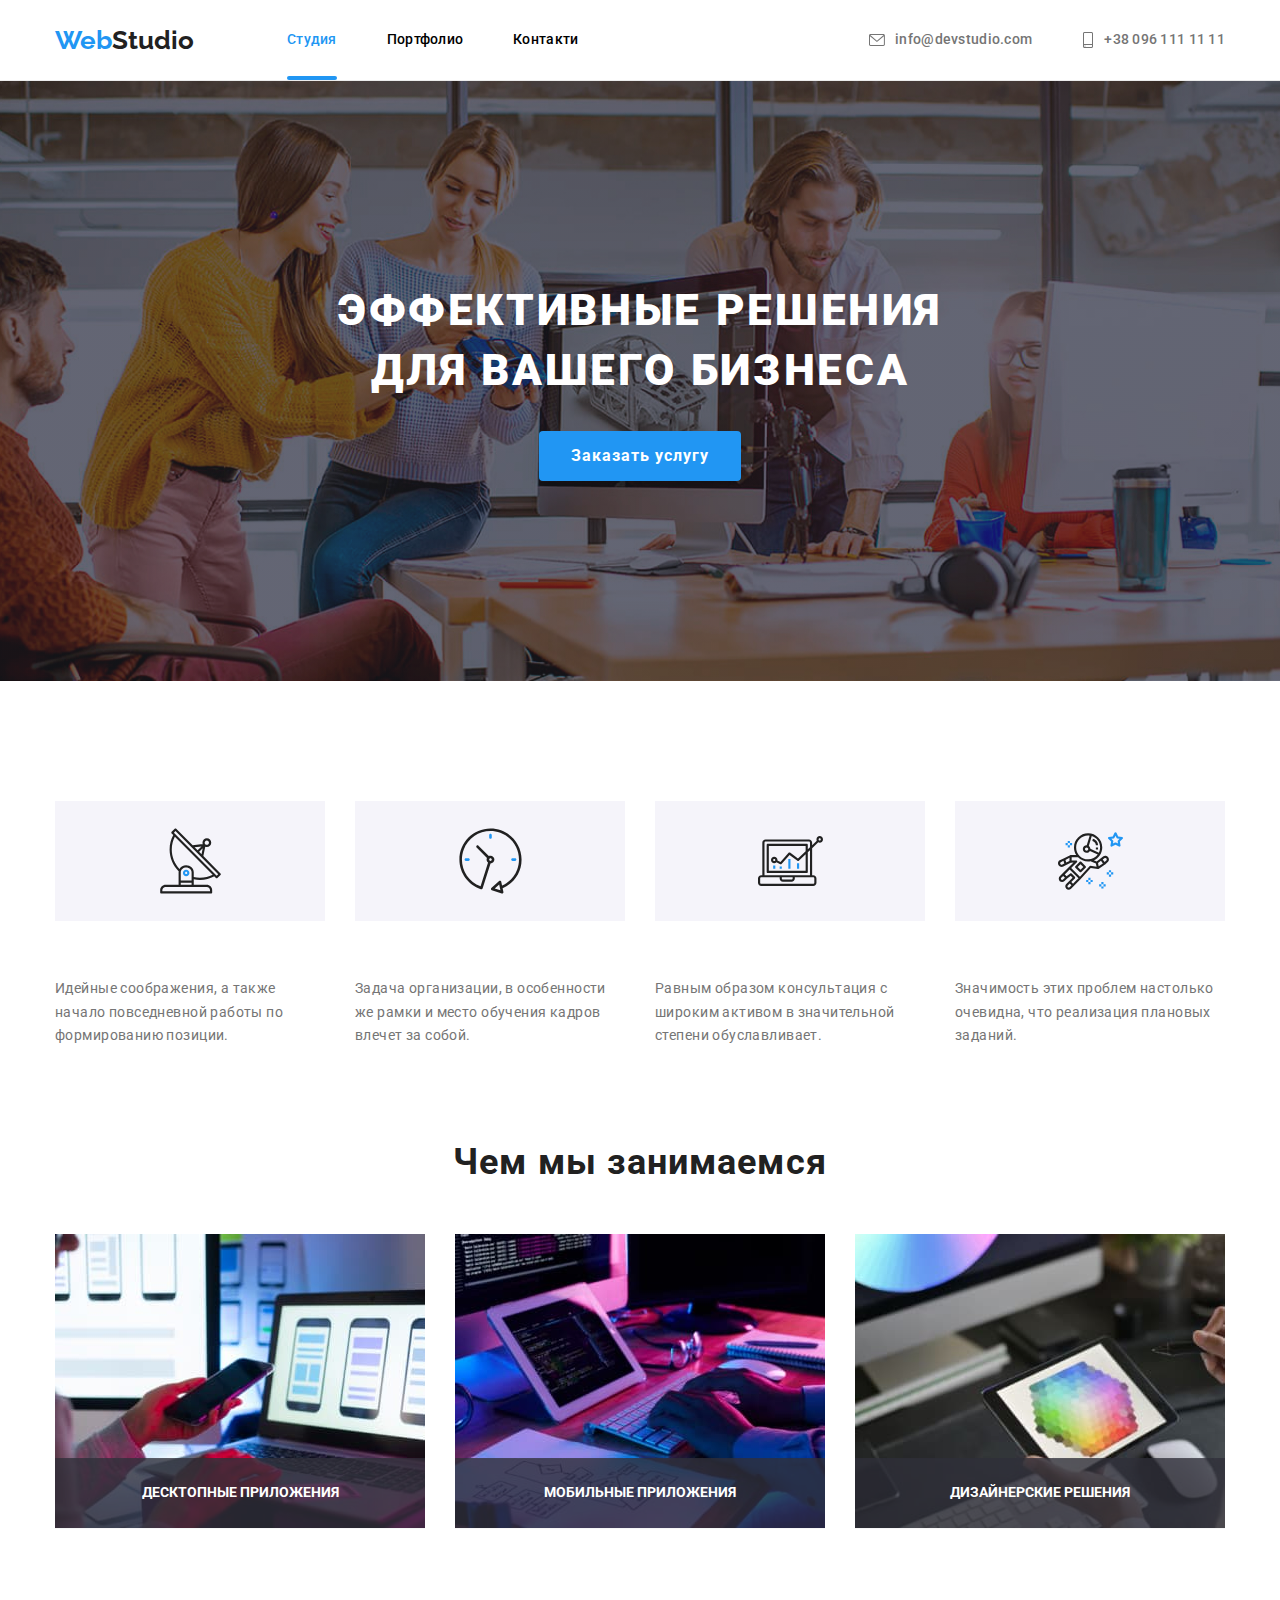
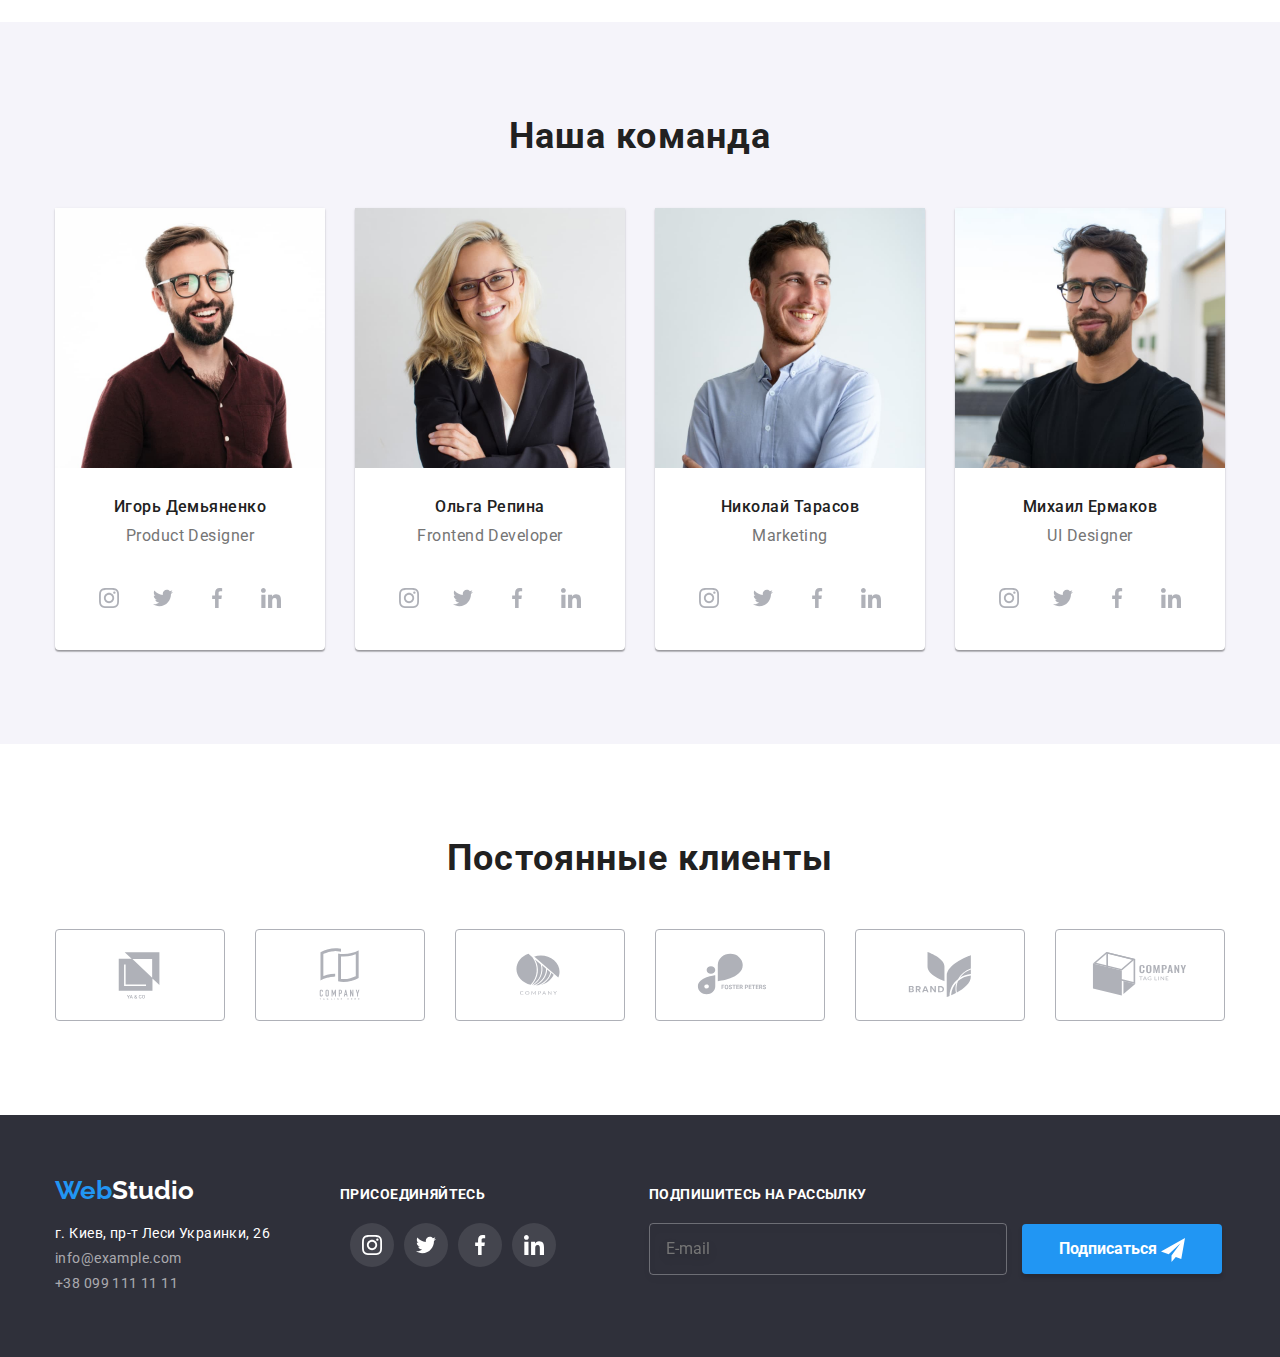
==== index.html @ 723b2682 "changes bem" ====
<!DOCTYPE html>
<html lang="ru">
  <head>
    <meta charset="UTF-8" />
    <meta http-equiv="X-UA-Compatible" content="IE=edge" />
    <meta name="viewport" content="width=device-width, initial-scale=1.0" />
    <title>Document</title>
    <link rel="preconnect" href="https://fonts.googleapis.com">
    <link rel="preconnect" href="https://fonts.gstatic.com" crossorigin>
    <link href="https://fonts.googleapis.com/css2?family=Raleway:wght@700&family=Roboto:wght@400;500;700;900&display=swap"
        rel="stylesheet">
        <link rel="stylesheet" 
        href="https://cdnjs.cloudflare.com/ajax/libs/modern-normalize/0.6.0/modern-normalize.min.css"/>
        <link rel="stylesheet" href="./css/styles.css">
  </head>
  <body>

        <header class="page-header">
          <div class="container">

            <nav class="header-nav">
              <a href="./index.html" class="logo-page-header" lang="en"><span class="web-logo">Web</span>Studio</a>
            
              <ul class="site-nav">
                <li class="site-nav__item"><a href="" class="link1 active">Студия</a></li>
                <li class="site-nav__item"><a href="./portfolio.html" class="resume">Портфолио</a></li>
                <li class="site-nav__item"><a href=""class="contacts">Контакти</a></li>
              </ul>
            </nav>

            <ul class="site-nav2">
              <li class="site-nav__item2 ">
                <a href="mailto:info@devstudio.com" class="mail link">
              <svg class="icon-mail" width="16px" height="12px">
                <use href="./images/sprite.svg#icon-envelope"></use>
              </svg>info@devstudio.com</a>
              </li>

              <li class="site-nav__item2">
                <a href="#" class="number">
              <svg class="icon-phone" width="12px" height="16px">
              <use href="./images/sprite.svg#icon-smartphone"></use>
              </svg>+38 096 111 11 11</a></li>
            </ul> 
          </div>
      </header>

      <main>
          <section class="section hero">
            <div class="container">
          <h1 class="hero-title">Эффективные решения для вашего бизнеса</h1>
          <button type="button" class="button-primary" data-modal-open>Заказать услугу</button>
          </div>
          </section>
          
          <section class="section features"> 
            <div class="container">
              <h2 class="features-title"> Наше преимущество</h2>
              <ul class="features-list">
                  <li class="feature-list__item">
                    <div class="features-icons">
                     
                        <svg class="icon-features">
                        <use href="./images/sprit2.svg#icon-antenna"></use>
                      </svg>
                     
                    </div>
                      <h3 class="features-title">Внимание к деталям</h3>
                      <p class="title-list">Идейные соображения, а также начало повседневной работы по формированию позиции.</p>
                  </li>
                  <li class="feature-list__item">
                    <div class="features-icons">
                     
                        <svg class="icon-features">
                          <use href="./images/sprit2.svg#icon-clock"></use>
                        </svg>
                    
                    </div>
                      <h3 class="features-title">Пунктуальность</h3>
                      <p class="title-list">Задача организации, в особенности же рамки и место обучения кадров влечет за собой.</p>
                  </li>
                  <li class="feature-list__item">
                    <div class="features-icons">
                     
                        <svg class="icon-features">
                          <use href="./images/sprit2.svg#icon-diagram"></use>
                        </svg>
                    
                    </div>
                      <h3 class="features-title">Планирование</h3>
                      <p class="title-list">Равным образом консультация с широким активом в значительной степени обуславливает.</p>
                  </li>
                  <li class="feature-list__item">
                     <div class="features-icons">
                   
                        <svg class="icon-features">
                        <use href="./images/sprit2.svg#icon-astronaut"></use>
                      </svg>
                     
                    </div>
                      <h3 class="features-title">Современные технологии</h3>
                      <p class="title-list">Значимость этих проблем настолько очевидна, что реализация плановых заданий.</p>
                  </li>
              </ul>
              </div>
          </section>
          <section class="section work">
              <div class="container">
            <h2 class="work-title">Чем мы занимаемся</h2>
              <ul class="work-list">
                <li>
                  <div class="work-services">
                   <img class="img-class" src="./images/img1_1.jpg" width="370" height="294" alt="проектируем сайты">
                   <p class="services">Десктопные приложения </p></div>
                  </li>
                
                  <li>
                    <div class="work-services">
                   <img class="img-class" src="./images/img3.jpg" width="370" height="294" alt="сайты для любых девайсов">
                    <p class="services">Мобильные приложения </p></div>
                  </li>

                  <li>
                 <div class="work-services">
                    <img class="img-class" src="./images/img2_1.jpg" width="370" height="294" alt="графическое оформление">
                    <p class="services">Дизайнерские решения </p></div>
                  </li>

              </ul>
            </div>

            </section>
            <section class="section staff">
              <div class="container">
            <h2 class="staff-title">Наша команда</h2>
             <ul class="staff-title-list">
             <li>
             <img src="./images/img3_1.jpg" width="270" height="260" alt="Игорь Демьяненко Product Designer">
             <h3 class="staff-list">Игорь Демьяненко</h3> 
             <p class="staff-position">Product Designer</p>
            
              <ul class="staff-socials-list">
              <li class="socials-item">
                <a href="#" class="socials-link">
                  <svg class="social-icon">
                    <use href="./images/sprite.svg#icon-instagram"> </use>
                  </svg>
                </a>
                <li class="socials-item">
                  <a href="#" class="socials-link">
                    <svg class="social-icon">
                      <use href="./images/sprite.svg#icon-twitter"> </use>
                    </svg>
                  </a>
                  <li class="socials-item">
                    <a href="#" class="socials-link">
                      <svg class="social-icon">
                        <use href="./images/sprite.svg#icon-facebook"> </use>
                      </svg>
                    </a>
                    <li class="socials-item">
                      <a href="#" class="socials-link">
                        <svg class="social-icon">
                          <use href="./images/sprite.svg#icon-linkedin"> </use>
                        </svg>
                      </a>
              </ul>
            
            </li>
             <li>
             <img src="./images/img4_1.jpg" width="270" height="260" alt="Ольга Репина Frontend Developer">
             <h3 class="staff-list">Ольга Репина</h3> 
             <p class="staff-position">Frontend Developer</p>
                <ul class="staff-socials-list">
                  <li class="socials-item">
                    <a href="#" class="socials-link">
                      <svg class="social-icon">
                        <use href="./images/sprite.svg#icon-instagram"> </use>
                      </svg>
                    </a>
                  <li class="socials-item">
                    <a href="#" class="socials-link">
                      <svg class="social-icon">
                        <use href="./images/sprite.svg#icon-twitter"> </use>
                      </svg>
                    </a>
                  <li class="socials-item">
                    <a href="#" class="socials-link">
                      <svg class="social-icon">
                        <use href="./images/sprite.svg#icon-facebook"> </use>
                      </svg>
                    </a>
                  <li class="socials-item">
                    <a href="#" class="socials-link">
                      <svg class="social-icon">
                        <use href="./images/sprite.svg#icon-linkedin"> </use>
                      </svg>
                    </a>
                </ul>
            </li>
             <li>
            <img src="./images/img5_1.jpg" width="270" height="260" alt="Николай Тарасов Marketing">
            <h3 class="staff-list">Николай Тарасов</h3> 
            <p class="staff-position">Marketing</p>
              <ul class="staff-socials-list">
                <li class="socials-item">
                  <a href="#" class="socials-link">
                    <svg class="social-icon">
                      <use href="./images/sprite.svg#icon-instagram"> </use>
                    </svg>
                  </a>
                <li class="socials-item">
                  <a href="#" class="socials-link">
                    <svg class="social-icon">
                      <use href="./images/sprite.svg#icon-twitter"> </use>
                    </svg>
                  </a>
                <li class="socials-item">
                  <a href="#" class="socials-link">
                    <svg class="social-icon">
                      <use href="./images/sprite.svg#icon-facebook"> </use>
                    </svg>
                  </a>
                <li class="socials-item">
                  <a href="#" class="socials-link">
                    <svg class="social-icon">
                      <use href="./images/sprite.svg#icon-linkedin"> </use>
                    </svg>
                  </a>
              </ul>
              </li>
            <li>
            <img src="./images/img6_1.jpg" width="270" height="260" alt="Михаил Ермаков Designer">
             <h3 class="staff-list">Михаил Ермаков</h3> 
             <p class="staff-position">UI Designer</p>
  <ul class="staff-socials-list">
    <li class="socials-item">
      <a href="#" class="socials-link">
        <svg class="social-icon">
          <use href="./images/sprite.svg#icon-instagram"> </use>
        </svg>
      </a>
    <li class="socials-item">
      <a href="#" class="socials-link">
        <svg class="social-icon">
          <use href="./images/sprite.svg#icon-twitter"> </use>
        </svg>
      </a>
    <li class="socials-item">
      <a href="#" class="socials-link">
        <svg class="social-icon">
          <use href="./images/sprite.svg#icon-facebook"> </use>
        </svg>
      </a>
    <li class="socials-item">
      <a href="#" class="socials-link">
        <svg class="social-icon">
          <use href="./images/sprite.svg#icon-linkedin"> </use>
        </svg>
      </a>
  </ul>

  </li>
    </ul>
      </div>
   </section>

         <section class=" section clients">
              <div class="container">
                <h2 class="title-clients">Постоянные клиенты</h2>
                <ul class="clients-list">
                  <li class="clients-item">
                    <a href="#" class="clients-link">
                    <svg class="clients-icon">
                      <use href="./images/sprite.svg#icon-client1">
                      </use> 
                    </svg>
                    </a>
                  </li>
                  <li class="clients-item">
                    <a href="#" class="clients-link">
                      <svg class="clients-icon">
                        <use href="./images/sprite.svg#icon-client2"> </use>
                      </svg>
                    </a>
                  </li>
                  <li class="clients-item">
                    <a href="#" class="clients-link">
                      <svg class="clients-icon">
                        <use href="./images/sprite.svg#icon-client3"></use>
                      </svg>
                    </a>
                  </li>
                  <li class="clients-item">
                    <a href="#" class="clients-link">
                      <svg class="clients-icon">
                        <use href="./images/sprite.svg#icon-client4"></use>
                      </svg>
                    </a>
                  </li>
                  <li class="clients-item">
                    <a href="#" class="clients-link">
                      <svg class="clients-icon">
                        <use href="./images/sprite.svg#icon-client5"></use>
                      </svg>
                    </a>
                  </li>
                  <li class="clients-item">
                    <a href="#" class="clients-link">
                      <svg class="clients-icon">
                        <use href="./images/sprite.svg#icon-client6"></use>
                      </svg>
                    </a>
                  </li>
                   </ul>
              </div>
            </section>
            
    
      </main>
      <footer class="section footer ">
        <div class="footer-container">
          <div class="footer-second">
            <a href="./index.html" class="logo-footer" lang="en"><span class="web-logo">Web</span>Studio</a>
            <address>
      
              <ul class="footer-nav">
                <li class="footer-nav-li"><a href="https://goo.gl/maps/piqngm7oDQpEDh6u6" class="location" target="_blank"
                    rel="noopener nofollow noreferrer">г. Киев, пр-т Леси Украинки, 26 </a></li>
                <li class="footer-nav-li"><a href="mailto:info@example.com" class="footer-mail">info@example.com
                  </a></li>
                <li class="footer-nav-li"><a href="#" class="footer-number">+38 099 111 11 11 </a></li>
              </ul>
      
            </address>
          </div>
      
          <div class="footer-sociales">
            <p class="footer-sociales-title"> Присоединяйтесь</p>
            <ul class="staff-socials">
      
              <li class="socials-item">
                <a href="#" class="socials-link">
                  <svg class="social-icon">
                    <use href="./images/sprite.svg#icon-instagram"></use>
                  </svg>
                </a>
              </li>
      
              <li class="socials-item">
                <a href="#" class="socials-link">
                  <svg svg class="social-icon">
                    <use href="./images/sprite.svg#icon-twitter"></use>
                  </svg>
                </a>
              </li>
      
              <li class="socials-item">
                <a href="#" class="socials-link">
                  <svg svg class="social-icon">
                    <use href="./images/sprite.svg#icon-facebook"></use>
                  </svg>
                </a>
              </li>
      
              <li class="socials-item">
                <a href="#" class="socials-link">
                  <svg svg class="social-icon">
                    <use href="./images/sprite.svg#icon-linkedin"></use>
                  </svg>
                </a>
              </li>
            </ul>
          </div>
          <div class="subscribe">
            <form>
              <label class="subscribe-lable" for="email"> Подпишитесь на рассылку</label>
              <input type="email" name="email" id="email" placeholder="E-mail" class="subscribe-input">
              <button type="submit" class="subscribe-button">Подписаться
                <svg class="subscribe-client" width="24" height="24">
                  <use href="./images/icons/sprite3.svg#icon-iconsend"></use>
                </svg>
              </button>
            </form>
          </div>
        </div>
      </footer>

   <div class="backdrop is-hidden" data-modal>
      <div class="modal">
    
    <button type="button" class="modal-button" data-modal-close>
      <svg class="modal-icon">
        <use href="./images/icons/closeback.svg#icon-closeblack"></use>
      </svg>
    </button>

    <form class="form">
          
      <p class="form-title">Оставьте свои данные, мы вам перезвоним</p>
           
            <label for="name" class="form-label">Имя</label>
          <div class="form-field">
            <input type="text" name="name" id="name" class="form-field-input" />
            <svg class="form-icon" width="18" height="18">
          <use href="./images/icons/sprite3.svg#icon-personblack"></use>
            </svg>
         </div>

        <label for="tel" class="form-label">Телефон</label>           
      <div class="form-field">
        <input type="tel" name="tel" id="tel" class="form-field-input" />
          <svg class="form-icon" width="18" height="18">
           <use href="./images/icons/sprite3.svg#icon-phoneblack"></use>
        </svg>
      </div>

        <label for="mail" class="form-label">Почта</label>
     <div class="form-field">
      <input type="email" name="email" id="email" class="form-field-input" />
          <svg class="form-icon"  width="18" height="18">
            <use href="./images/icons/sprite3.svg#icon-emailblack"></use>
         </svg>
        </div>
           
          <label for="comment" class="form-label">Коментарий</label>  
       <div class="form-field textarea">
          <textarea class="form-field-input form-field-input-textarea" name="user-coment" id="user-coment" rows="10"
            placeholder="Введите текст"></textarea>
        </div>
      
    
         <!-- <div class="form-field checkbox"> -->
      <label class="checkbox-label" >
        <input type="checkbox" name="checkbox" id="checkbox" class="checkbox visually-hidden">
      <svg class="checkbox-icon2" width="18" height="18">
        <use href="./images/icons/sprite3.svg#icon-tip"></use>>
        </svg> 
       
     
        <span class="checkbox-icon"></span>
        Соглашаюсь с рассылкой и принимаю
        <a class="form-agreement-link" href="#">Условия договора</a>
      </label>
         <!-- </div> -->

     <div class="form-button"> <button type="submit" class="sub-button">Отправить</button></div>
     

    </form>

  </div>
</div>
<script src="./js/modal.js"></script>

  
      </body>
      
      </html>
---- css/styles.css ----
:root {
    --primary-text-color:#757575;
    --title-text-color:#212121;
    --accent-color:#2196F3;
    --primary-bcg-color:#FFFFFF;
    --primary-bcg-accent-color:#2196F3;
    --font-family:'Relaway',sans-serif;
    --font-family: 'Roboto',sans-serif;
    --timing-function:cubic-bezier(0.4, 0, 0.2, 1);
}

*,
*::before,
*::after{
box-sizing: inherit;
box-sizing: border-box;
}
.container{
    width: 1200px;
    padding-left: 15px;
    padding-right: 15px;
    margin: 0 auto ;
    
}

.page-header .container{
    display: flex;
}


ul{
    margin: 0px;
    padding: 0px;
}
a{
    display: inline-block;
}
/*body*/
body {
    background-color:var(--primary-bcg-color);
    color: var(--primary-text-color);
    font-family: 'Roboto', sans-serif;
    font-size: 14px;
    line-height: 1.14;
}
html {
    box-sizing: border-box;
}

*,
*::after,
*::before {
    box-sizing: inherit;
}

/* Стили для обнуления верхних отступов у элементов */
h1,
h2,
h3,
h4,
h5,
h6,
p {
    margin-top: 0;
}

/* Класс для обнуления базовых свойств у списков (ul) */
.list {
    list-style: none;
    padding-left: 0;
    margin: 0;
}

/* Класс для обнуления базовых свойств у ссылок */
.link {
    text-decoration: none;
    color: inherit;
}

/* Свойства для корректного отображения картинок */
img {
    display: block;
    max-width: 100%;
    height: auto;
}

/* Свойства для обнуления курсива у address */

address {
    font-style: normal;
}

.page-header {
    background:var(--primary-bcg-color);
    border-bottom: 1px solid #ECECEC;
  
    
}
.header-nav{
    display: flex;
     align-items: center;
     margin-right: auto;

}

.visually-hidden {
    position: absolute;
    width: 1px;
    height: 1px;
    margin: -1px;
    border: 0;
    padding: 0;
    white-space: nowrap;
    clip-path: inset(100%);
    clip: rect(0 0 0 0);
    overflow: hidden;
}

.logo-page-header{
        font-family: 'Raleway';
        color:var(--title-text-color);
        font-weight: 700;
        font-style: normal;
        font-size: 26px;
        line-height: 1.19;
        text-decoration: none;
        margin: 0;
        margin-right: 93px;
    }
    .logo-footer {
        font-family: 'Raleway';
        color:var(--primary-bcg-color);
        font-weight: 700;
        font-style: normal;
        font-size: 26px;
        line-height: 1.19;
        text-decoration: none;
        margin-bottom: 20px;
        

    }

    .web-logo{
        color: var(--primary-bcg-accent-color);
        font-style: normal;
        font-weight: 700;
        font-size: 26px;
        line-height: 1.19;
        text-decoration: none;

    }

/* site-nav */
.site-nav{
display: flex;

}


.site-nav2{
display: flex;
margin-left: 0;


    }
    .site-nav__item{
        margin-left: 50px;
    }
    .site-nav__item:first-child{
        margin:0;
    }
   
    
    .header-box1{
        display: flex;
        align-items: center;
    }
    .header-box2{
        margin-left: auto;
    }

    .site-nav__item2{
    margin-left: 50px;
    fill:rgba(117, 117, 117, 1);
    align-items: center;
     
    }
    .site-nav__item2:first-child{
        margin-left: 0;
    }
    

    
     .icon-mail, .icon-phone{
        margin-right: 10px;
        transition: fill 250ms var(--timing-function);
        
    }
    .icon-mail{
        fill: currentColor;
    }
    .icon-phone{
        fill: currentColor;
    }


    

.button-port{
    display: flex;
    margin-right: 8px;
    justify-content: center;
    margin-bottom: 50px;

}
.button-port__item{
    display: flex;
    flex-direction: row;

}
.link1{
    color:#2196F3;
    text-decoration: none;
    letter-spacing: 0.02em;
    font-weight: 500;
    padding-top: 32px;
    padding-bottom: 32px;
    position: relative;

}
/* анимация для линк */
   .link1::after{
    content:'';
    display: block;
    width: 100%;
    height: 4px;
    background: #2196F3;
    position: absolute;
    left: 0;
    bottom: 0;
    border-radius: 2px;
    opacity: 0;
    transition: opacity 250ms var(--timing-function);

 } 
 .link1:hover::after, .link1.active::after{
    opacity: 1;

 }
 /* .link:active{
    color:var(--primary-bcg-accent-color);
 } */
    

.link2{
    color:black;
    text-decoration: none;
    letter-spacing: 0.02em;
    font-weight: 500;
    line-height: 1.14;
     padding-top: 32px;
     padding-bottom: 32px;
     position: relative;
    transition: color 250ms var(--timing-function);
}
.link2::after{
    content: '';
     display: block;
     width: 100%;
     height: 4px;
     background: #2196F3;
     position: absolute;
    left: 0;
    bottom: 0;
    border-radius: 2px;
    opacity: 0;
     transition: opacity 250ms var(--timing-function);

}
.link2:hover::after{
    opacity: 1;

}
.link2:hover,
.link2:focus,
.link2:active{
    color: var(--accent-color);

}
.resume {
    color:black;
    text-decoration: none;
    font-weight: 500;
    font-size: 14px;
    line-height: 1.14;
    letter-spacing: 0.02em;
    padding-top: 32px;
    padding-bottom: 32px;
     position: relative;
    transition: color 250ms var(--timing-function);
    
    }
    .resume::after{
        content: '';
        display: block;
        width: 100%;
        height: 4px;
        background: #2196F3;
        position: absolute;
         left: 0;
         bottom: 0;
         border-radius: 2px;
         opacity: 0;
         transition: opacity 250ms var(--timing-function);

    }
        .resume:hover::after {
            opacity: 1;
            
        }
  
.resume:hover,
.resume:focus{
    color:var(--accent-color);
    fill: var(--accent-color);
}
.resume2{
    color: #2196F3;
    text-decoration: none;
    letter-spacing: 0.02em;
    font-weight: 500;
    line-height: 1.14;
    padding-top: 32px;
    padding-bottom: 32px;
    position: relative;
    transition: color 250ms var(--timing-function);
}
.resume2::after{
    content: '';
    display: block;
     width: 100%;
     height: 4px;
    background: #2196F3;
     position: absolute;
     left: 0;
     bottom: 0;
     border-radius: 2px;
    opacity: 0;
     transition: opacity 250ms var(--timing-function);

}
.resume2:hover::after, .resume2.active::after{
    opacity: 1;
}

.resume2:hover,
.resume2:focus{
    color:var(--title-text-color);
}
.contacts{
    color:black;
    text-decoration: none;
    font-weight: 500;
    letter-spacing: 0.02em;
    line-height: 1.14;
    padding-top: 32px;
    padding-bottom: 32px;
    position: relative;
    transition: color 250ms var(--timing-function);
    }
.contacts::after{
    content: '';
    display: block;
    width: 100%;
    height: 4px;
    background: #2196F3;
    position: absolute;
    left: 0;
    bottom: 0;
    border-radius: 2px;
    opacity: 0;
    transition: opacity 250ms var(--timing-function);

}
.contacts:hover::after{
    opacity: 1;
}

.contacts:hover,
.contacts:focus{
    color:var(--accent-color);
}
.mail{
    color:#757575; 
    text-decoration: none;
    font-weight: 500;
    letter-spacing: 0.02em;
    line-height: 1.14;
    padding-top: 32px;
     padding-bottom: 32px;
    transition: color 250ms var(--timing-function);
}
   

  .mail.link:hover,
  .mail.link:focus{ 
    
    color: var(--accent-color);
  
}
/* анимация для mail.link */

  .mail.link{
    display: flex;
    align-items: center;
}


.mail2{
    color: #757575;
    text-decoration: none;
    font-weight: 500;
    letter-spacing: 0.02em;
    line-height: 1.14;
    padding-top: 32px;
    padding-bottom: 32px;
}


.number{
    color:#757575;
    text-decoration: none;
    font-weight: 500;
    letter-spacing: 0.02em;
    font-style: normal;
    line-height: 1.14;
    padding-top: 32px;
    padding-bottom: 32px;
    display: flex;
    align-items: center;
    position: relative;
    transition: color 250ms var(--timing-function);
    }
    /* .number::after{
        content: '';
        display: block;
        width: 100%;
        height: 4px;
        background: #2196F3;
        position: absolute;
        left: 0;
        bottom: 0;
        border-radius: 2px;
        opacity: 0;
        transition: opacity 250ms var(--timing-function);

    }
    .number:hover::after{
        opacity: 1;
    } */
        a.number:hover .icon-phone {
            fill: var(--accent-color);
        }
    
        a.number:hover,
        a.number:focus {
            color: var(--accent-color);}




    


/*hero*/
.hero-title,.features-title, .work-title, .staff-title{
    color: var(--title-text-color);
}
.section.hero {

    background-color: #2F303A;
    text-align: center;
    padding: 200px 0;
    max-width: 1600px;
    margin: 0 auto;
    background-image: linear-gradient(to left, rgba(47, 48, 58, 0.4), rgba(47, 48, 58, 0.4)),
        url(../image/Img-hero.jpg),
     url(../images/overlay.jpg);
    background-repeat: no-repeat;
    background-position: center;
    background-size: cover;
}
.portfolio-section{
    background-color:var(--primary-bcg-color);
    padding: 94px 0;

}

.hero-title{
    max-width: 696px;
    font-size: 44px;
    line-height:1.36;
    text-align: center;
    letter-spacing: 0.06em;
    color: var(--primary-bcg-color);
    text-transform: uppercase;
    margin-left: auto;
    margin-right: auto;
    font-weight: 900;
    margin-bottom: 30px;
    
}
 .title-list{
     font-family:Roboto;
     font-style: normal;
     font-weight: normal;
     letter-spacing: 0.03em;
     margin-bottom: 0;

}
.title-list:first-child{
    margin: 0px;
}


/*features*/
.section.features{
    flex-direction: row;
    background:#FFFFFF;
    padding: 94px 0;
    text-align: center;
    column-gap: 30px;
}

.features-title{
    opacity: 0; 
    display: none;
}
.features-title{
    font-size: 14px;
    line-height: 1.14;
    letter-spacing: 0.03em;
    text-transform: uppercase;
    font-family: 'Roboto';
    font-style: normal;
    font-weight: 700;
    outline: 0;
    outline-offset: 0;
    display: block;
     margin-bottom: 10px;
    margin-top: 0px;
    text-align: left;
    color:var(--title-text-color);
    
}
.title-list{
    font-size: 14px;
    line-height: 1.71;
    letter-spacing: 0.03em;
    text-align: left;
    color:var(--primary-text-color);
}
.features-list{
    display: flex;
    text-align: center;
    padding-left: 0;
    column-gap: 30px;

}
.features-list:last-child{
    margin-right: 0;
}
.feature-list__item{
    display: block;
    width: 270px;

}
.features-icons {
    height:120px;
    background: rgba(245, 244, 250, 1);
    display: flex;
    justify-content: center;
    align-items: center;
    margin-bottom: 30px;
}
.icon-features {
    Width: 65px; 
    Height: 70px;

}
/* work*/
.section{
    padding-top: 94px;
    padding-bottom: 94px;
}
.section.work{
    padding-top: 0;
}


.work-title{
    font-weight: 700px;
    font-size: 36px;
    line-height: 1.16;
    text-align: center;
    letter-spacing: 0.03em;
    color: #212121;
    margin: 0 auto 50px;

}
/*work2*/
.work-title2{ 
    font-style: normal;
    font-weight: 700;
    font-size: 18px;
    line-height: 2;
    color: #212121;
    letter-spacing: 0.06em;
    margin-bottom: 4px;
    
}
.work-list2{
    font-style: normal;
    font-weight: 400;
     font-size: 16px;
    line-height: 1.87;
    color:var(--primary-text-color);
    margin-bottom:0;
    
}
.work-list{
    display: flex;
    justify-content: space-between;
    padding-left: 0;
    column-gap: 30px;
}
/* анимация для Чем мы занимаемся  */
    .work-services{
        display: flex;
        position: relative;
    }
  

  
  .services {
    position: absolute;
    top: 100%;
    left: 100%;
    width: 370px;
    transform: translate(-100%, -100%);
    padding-top: 27px;
    padding-bottom: 27px;
    margin-bottom: 0;
    font-weight: 700;
    text-align: center;
    text-transform: uppercase;
    background: rgba(47, 48, 58, 0.8);
    color: var(--primary-bcg-color);
    }
    
  


/*staff*/
.section.staff{
    background-color:#F5F4FA;
    padding-top: 94px;
    padding-bottom: 94px;
}

.staff-title{
    color: var(--title-text-color);
    font-size: 36px;
    font-weight: 700px;
    line-height: 1.16;
    text-align: center;
    letter-spacing: 0.03em;
    margin-bottom: 50px;
    margin-top: 0%;
}
.staff-list{
    font-size: 16px;
    font-weight: 500;
    line-height: 1.18;
    color:var(--title-text-color);
    letter-spacing: 0.03em;
    margin-top: 0;
    margin-bottom: 0;
    padding-top: 30px;

}
.staff-position{
    font-size: 16px;
    line-height: 1.18;
    letter-spacing: 0.03em;
    margin-top: 0;
    margin-bottom: 0;
    margin-top: 10px;
    margin-bottom: 30px;
}
.staff-title-list{
    display: flex;
    text-align: center;
   padding-left: 0;
    column-gap: 30px;
    margin-top: 0;
    margin-bottom: 0;

    
}
.staff-title-list:last-child {   
column-gap: 30px;
}

.staff-title-list li{
    background: #FFFFFF;
     box-shadow: 0px 1px 3px rgba(0, 0, 0, 0.12), 0px 1px 1px rgba(0, 0, 0, 0.14), 0px 2px 1px rgba(0, 0, 0, 0.2);
     border-radius: 0px 0px 4px 4px;
     
}
.staff-socials{
    display: flex;
    justify-content: center;

}
.staff-socials-list{
        display: flex;
        justify-content: center;
        padding-left: 0;
        margin-top: 0;
        margin-bottom: 30px;
}

.title-clients{
    font-weight: 700px;
    font-size: 36px;
    line-height: 1.16;
    text-align: center;
    letter-spacing: 0.03em;
    color: #212121;
    margin: 0 auto 50px;
    }


/*button*/

.button-primary{
    background :var(--accent-color);
    color:var(--primary-bcg-color);
    box-shadow: 0px 4px 4px rgba(0, 0, 0, 0.15);
    border-radius: 4px;
    font-style: normal;
    font-weight: 700;
    font-size: 16px;
    line-height: 1.87px;
    letter-spacing: 0.06em;
    padding: 10px 32px;
    border:none;
    cursor: pointer;
    height: 50px;
    transition: color 250ms var(--timing-function);
   
    
   
}
.button-primary:hover,
.button-primary:focus { 
    color:var(--title-text-color);
}
ul{
    list-style: none;
}

.button-port__item{
    display: flex;
    margin-right: 9px;
}
.button-port__item:last-child{
    margin-right: 0;
}

.button-port__list{
    font-family: inherit;
        font-weight: 500;
        font-size: 16px;
        line-height: 1.62;
        color:var(--title-text-color);
        background: #F5F4FA;
        border: none;
        border-radius: 4px;
        padding: 6px 22px;
        border: 1 solid transparent;
        text-align: center;
        letter-spacing: 0.03em;
        cursor: pointer;  
        transition: color 250ms var(--timing-function), background-color 250ms var(--timing-function),
        box-shadow 250ms var(--timing-function);
    
}
.button-port__list:hover,
.button-port__list:focus{
    background-color: var(--primary-bcg-accent-color);
    color: var(--primary-bcg-color);
    box-shadow: 0px 3px 1px rgba(0, 0, 0, 0.1), 0px 1px 2px rgba(0, 0, 0, 0.08),
            0px 2px 2px rgba(0, 0, 0, 0.12);

}
.clients-list{
    display: flex;
    justify-content: space-around;
    padding-left: 0;
    column-gap: 30px;
}

.button-port__list--active{
    background: var(--accent-color);
    text-align: center;
    letter-spacing: 0.03em;
    color: var(--primary-bcg-color);
    font-style: normal;
    font-weight: 500;
    font-size: 16px;
    line-height: 1.62;
    border-radius: 4px;
    padding: 6px 22px;
    cursor: pointer;
    transition: box-shadow 250ms var(--timing-function);
    


    }
    .button-port__list--active:hover,
    .button-port__list--active:focus {
    /* color: var(--title-text-color); */
    box-shadow: 0px 3px 1px rgba(0, 0, 0, 0.1),
            0px 1px 2px rgba(0, 0, 0, 0.08),
            0px 2px 2px rgba(0, 0, 0, 0.12);
    }
   
    


/*footer*/
.section.footer{
padding: 60px 0;
 background-color: #2F303a;
 
}

.footer-nav{
    display: block;
   padding-left: 0;

}
.footer-nav-li{
    margin-bottom: 9px;
    
}
.footer-nav-li:last-child{
    margin-bottom: 0;
}

.footer-mail{
    color: rgba(255, 255, 255, 0.6);
    letter-spacing: 0.03em;
    font-style: normal;
    font-weight: 400;
    text-decoration: none;
    transition: color 250ms var(--timing-function);
    
}
.footer-mail:hover,
.footer-mail:focus{
    color:var(--accent-color);
}


.footer-number{
    font-style: normal;
    font-weight: 400;
    letter-spacing: 0.03em;
    color: rgba(255, 255, 255, 0.6);
    text-decoration: none;
    transition: color 250ms var(--timing-function);
    
    
   
    }
    .footer-number:hover,
     .footer-number:focus
    {color:var(--accent-color) ;}


.location{
    color:#FFFFFF;
    font-style: normal;
    text-decoration: none;
   letter-spacing: 0.03em;
   

}
.section.portfolio{
    padding-top: 94px;
    padding-bottom: 94px;

}
.offers-list{
    display: flex;
    flex-wrap: wrap;
    margin-right: auto;
    margin-bottom: auto;
    margin-top: 50px;
    justify-content: space-around;
    align-items: center;
    column-gap: 30px;
}

.offers-list__item {
    flex-basis: calc(100%-90px)/3;
    margin-bottom: 30px;
    cursor: pointer;
    text-decoration: none;
}
.offers-list__item:nth-last-child(-n+3){margin-bottom: 0;
}


 .offers-list__link{
    cursor: pointer;
    text-decoration: none;
    transition: box-shadow 250ms var(--timing-function);
} 
 .offers-list__link:hover,
.offers-list__link:focus{box-shadow: 0px 1px 1px rgba(0, 0, 0, 0.12), 0px 4px 4px rgba(0, 0, 0, 0.06),
        1px 4px 6px rgba(0, 0, 0, 0.16);} 

.card-border{
    border: 1px solid #eeee;
    padding: 20px 24px;
    
}
/* анимация для портфолио карточек */
.offers-thump{
    position: relative;
    overflow: hidden;
}
.offers-thump:hover .overlay{
    transform: translateY(0%);

}
.overlay{ 
    position: absolute;
    top:0;
    left: 0;
    width: 100%;
     height: 100%;
     padding: 63px 24px; 
    background: rgba(33, 150, 243, 0.9);
    transform: translateY(100%);
    transition: 250ms var(--timing-function);
}
.offers-text{
    font-family: inherit;
    font-weight: 400;
    font-size: 18px;
    line-height: 1.15;
    color: var(--primary-bcg-color);
}





/*Постоянные клиенты*/
.clients-list{
    display: flex;
}
.clients-icon{
   width: 106px;
   height: 60px;
   fill: #AFB1B8;
    transition: fill 250ms var(--timing-function);
    }

 /* .clients-icon:hover,
.clients-icon:focus{
    fill: var(--primary-bcg-accent-color)
}  */
.clients-link{
    display: flex;
     justify-content: space-around;
    align-items: center;
    border: 1px solid #afb1b8;
     border-radius: 4px;
     width: 170px;
    height: 92px;
    transition: border-color 250ms var(--timing-function);
}

.clients-link:hover .clients-icon{
    fill: var(--primary-bcg-accent-color);
}
.clients-link:focus .clients-icon{
    fill: var(--primary-bcg-accent-color);
}

.clients-link:hover,
.clients-link:focus{
    fill:var(--primary-bcg-accent-color);
    border-color: var(--primary-bcg-accent-color);
}

.footer-container {
    width: 1200px;
    padding-left: 15px;
    padding-right: 15px;
    margin: 0 auto;
    display: flex;
     align-items: baseline;
}

.footer-second{
    margin-right: 70px;
}
.footer-sociales-title {
   font-style: normal;
    font-weight: 700;
    font-size: 14px;
    line-height: 1.14;
    letter-spacing: 0.03em;
    text-transform: uppercase;
    margin-bottom: 20px;
    color: #FFFFFF;
}
.footer
.staff-socials{
    display: flex;
    margin-bottom: 30px;
}

 .socials-link{
    display:flex;
    align-items: center;
    height: 44px;
    width: 44px;
    background-position: center;
    justify-content: center; 
    border-radius: 50%;
    color: #AFB1B8;
    cursor: pointer;
    transition: background-color 250ms var(--timing-function);
    
}
  .socials-link:hover,
  .socials-link:focus {
    color: var(--primary-bcg-color); 
     background-color: var(--accent-color); 
} 
 .socials-link:hover .social-icon{
    fill:var(--primary-bcg-color);
    
} 

.socials-item{
    margin-left: 10px;
}


.socials-item:first-child{
    margin-left: 0;
}
li.socials-item {
    box-shadow: none;
    display: inline-block;
}


.social-icon{
    width: 20px;
    height: 20px;
    fill: currentColor; 
    justify-content: center;
     align-items: center;
    line-height: 30px;
    display: inline-block;
    transition: fill 250ms var(--timing-function);


}
/* .social-icon:hover,:focus { 
    background-color: var(--primary-bcg-accent-color);
    fill: var(--primary-bcg-color);

} */
.footer-sociales .socials-item{
    margin-left: 10px;
    background: rgba(255, 255, 255, 0.1);
    border-radius: 50%;

}
.footer-sociales .socials-link{
    display: flex;
    background-position: center;
    cursor: pointer;
    width: 44px;
    height: 44px;
    color:var(--primary-bcg-color);
    justify-content: center;
    align-items: center;
    transition: background-color 250ms var(--timing-function);

}
/* modalka */
.backdrop{
    position: fixed;
    top: 0;
    left:0;
    width: 100%;
    height: 100%;
    background-color: rgba(0, 0, 0, 0.2);
    opacity: 1;
    transition: opacity 250ms var(--timing-function), visibility  250ms var(--timing-function);

}
 .backdrop.is-hidden{
    opacity: 0;
    visibility: hidden;
    pointer-events: none;
} 
.backdrop.is-hidden .modal{
    transform: translate(-50%, -50%) scale(0.9);
}

.modal{
    position: absolute;
    top: 50%;
    left: 50%;
    background-color: var(--primary-bcg-color);
    width: 528px;
    height: 581px;
    transform: translate(-50%, -50%);
    transition: 250ms var(--timing-function);
    box-shadow: 0px 1px 3px rgba(0, 0, 0, 0.12), 0px 1px 1px rgba(0, 0, 0, 0.14), 0px 2px 1px rgba(0, 0, 0, 0.2);
    border-radius: 4px;
}
 .modal-button{
    display: flex;
    align-items: center;
    justify-content: center;
    position: absolute;
    border-radius: 50%;
    border: 1px solid rgba(0, 0, 0, 0.1);
    background-color: var(--primary-bcg-color);
    left: 490px;
    right: 8px;
    bottom: 543px;
    top: 8px;
    transition: color 250ms var(--timing-function);
 }
 .modal-button:hover,
 .modal-button:focus{
    color:var(--primary-bcg-accent-color);
 }
 .modal-icon{
    width: 18px;
    height: 18px;
    fill: currentColor;
    cursor: pointer;
    

 }
/* стилизация для form modal */
/* сброс стилей */
input,
textarea{
outline: none;
}

.form-title{
    font-size: 20px;
    font-weight: 700;
    letter-spacing: 0.03em;
    color: var(--title-text-color);
    margin-bottom: 12px;
}
.form{
     width: 528px;
     height: 581px; 
    margin-left: auto;
    margin-right: auto;
    padding: 40px;

}
.form-field{
     position: relative; 
    height: 40px; 
    border-radius: 4px;
    margin-bottom: 10px;
    display: flex;
    flex-direction: column;}



.form-field.textarea{
     width: 100%; 
    min-height: 120px;
    margin-bottom: 0;}

    .form-field-input.form-field-input-textarea{
        padding-top: 12px;
         padding-right: 16px;
         padding-bottom: 12px;
        padding-left: 16px;
         height: 120px;
        font-size: 14px;
         line-height: 1.14;
        letter-spacing: 0.01em;
        resize: none;
    }
   /* .form-field-input-textarea{
    padding: 12px 16px;
    padding-top: 12px;
     height: 120px;
     resize: none;
    border: 1px solid rgba(33, 33, 33, 0.2);
    border-radius: 4px;}
        /* padding-top: 12px;
        padding-right: 16px;
        padding-bottom: 12px;
        padding-left: 16px;
        height: 120px;
        font-size: 14px;
        line-height: 1.14;
        letter-spacing: 0.01em;
        resize: none; */ */

 

 .form-field-input::placeholder {
    color: rgba(117, 117, 117, 0.5);
    font-weight: 400;
    font-size: 14px;
    line-height: 1.4;
    letter-spacing: 0.01em;
}   

 /* .form-field.checkbox{
    display: flex;
    justify-content: center;
    text-align: center;
    line-height: 24px;
    font-weight: 400;
    font-size: 14px;
     letter-spacing: 0.03em;
     margin-top: 20px;
     margin-bottom: 30px;
     } */


.checkbox-label{
     display: block;
    position: relative;
    align-items: center;
    justify-content: center;
     text-align: center;
    line-height: 1.71;
    font-weight: 400;
     color: #757575;
     font-size: 14px;
     letter-spacing: 0.03em;
     margin-top: 20px;
     margin-bottom: 30px;}
    /* position: relative;
    display: flex;
    align-items: center;
    justify-content: center;
     font-size: 14px;
    font-weight: 400;
    line-height: 1.71;
    letter-spacing: 0.03em;
    color: #757575; */
    

.checkbox-icon2{
    display: inline-block;
    width: 16px;
    height: 15px;
     margin-right: 7px;
    border: 2px solid #212121;
    margin: right 7px;;
    } 
      



 .checkbox:checked +.checkbox-icon2{
    border-color: transparent;
    background-color: #2196F3;
    background-image: url(../images/icons/sprite3.svg#icon-tip);
    background-size: contain;
    background-origin: border-box;
    background-repeat: no-repeat;
}  
.form-field-input{
    display: block;
    padding-left: 42px;
    border: 1px solid rgba(33, 33, 33, 0.2);
    min-height: 40px;
    border-radius: 4px;
    color: rgba(117, 117, 117, 1);
     transition: border 250ms var(--timing-function); 
    cursor: pointer;
}
.form-field-input:focus-within,
.form-field-input:focus {
    border: 1px solid var(--accent-color);
    color: var(--title-text-color);
    fill: var(--accent-color);}

.form-label{
    display: block;
    font-size: 12px;
    line-height: 1.17;
    letter-spacing: 0.01em;
    color:#757575;
    margin-bottom: 4px;
}


.form-icon{
position: absolute;
top: 50%;
left: 12px;
transform: translateY(-50%);
transition: transform var(--timing-function);
transition: fill 250ms var(--timing-function);}
 
.form-field:focus-within>.form-icon,
.form-field:focus>.form-icon {
    fill: var(--accent-color);
}


 .form-agreement-link {
    color: #2196F3;
    text-decoration: underline;
    margin-left: 2px;
} 

.form-field-label{
     margin-bottom: 4px; 
}
 
 .form-button{
    display: flex;
    align-items: center;
    flex-direction: column;

} 
.sub-button{
    width: 200px;
    height: 50px;
     font-weight: 700; 
    font-size: 16px;
    line-height: 1.87;
     background-color: var(--accent-color);
     color: var(--primary-bcg-color);
     align-items: center;
     justify-content: center;
     cursor: pointer;
    border-color: transparent;
     box-shadow: 0px 4px 4px rgba(0, 0, 0, 0.15);
    border-radius: 4px;
    transition: color var(--timing-function);


}
    .sub-button:hover{
        color: var(--title-text-color);
    }

    
        
    






  /* стилизация form для footer */
  .subscribe{
    padding-left: 93px;
  }

  .subscribe-lable{
    display: flex;
    flex-direction: column;
     cursor: pointer;
     text-transform: uppercase;
     font-weight: 700;
     font-style: normal;
    font-size: 14px;
    line-height: 1.14;
    letter-spacing: 0.03em;
    color: #FFFFFF;
    margin-bottom: 20px;
    }
  .subscribe-input{
   
    min-width: 358px;
    padding: 15px 16px;
     font-size: 16px;
     line-height: 1.25;
    color: var(--primary-bcg-color);
     background-color: transparent;
     border: 1px solid rgba(255, 255, 255, 0.3);
    border-radius: 4px;
    filter: drop-shadow(0px 4px 4px rgba(0, 0, 0, 0.15));
  }
  .subscribe-button{
    min-width: 200px;
     height: 50px;
     margin-left: 12px;
    font-weight: 700;
    font-size: 16px;
     line-height: 1.8755;
     background-color: var(--accent-color);
     color: var(--primary-bcg-color);
    align-items: center;
    justify-content: center;
    cursor: pointer;
    border-color: transparent;
    box-shadow: 0px 4px 4px rgba(0, 0, 0, 0.15);
    border-radius: 4px;

  }
  .subscribe-client{
    vertical-align: middle;
  }
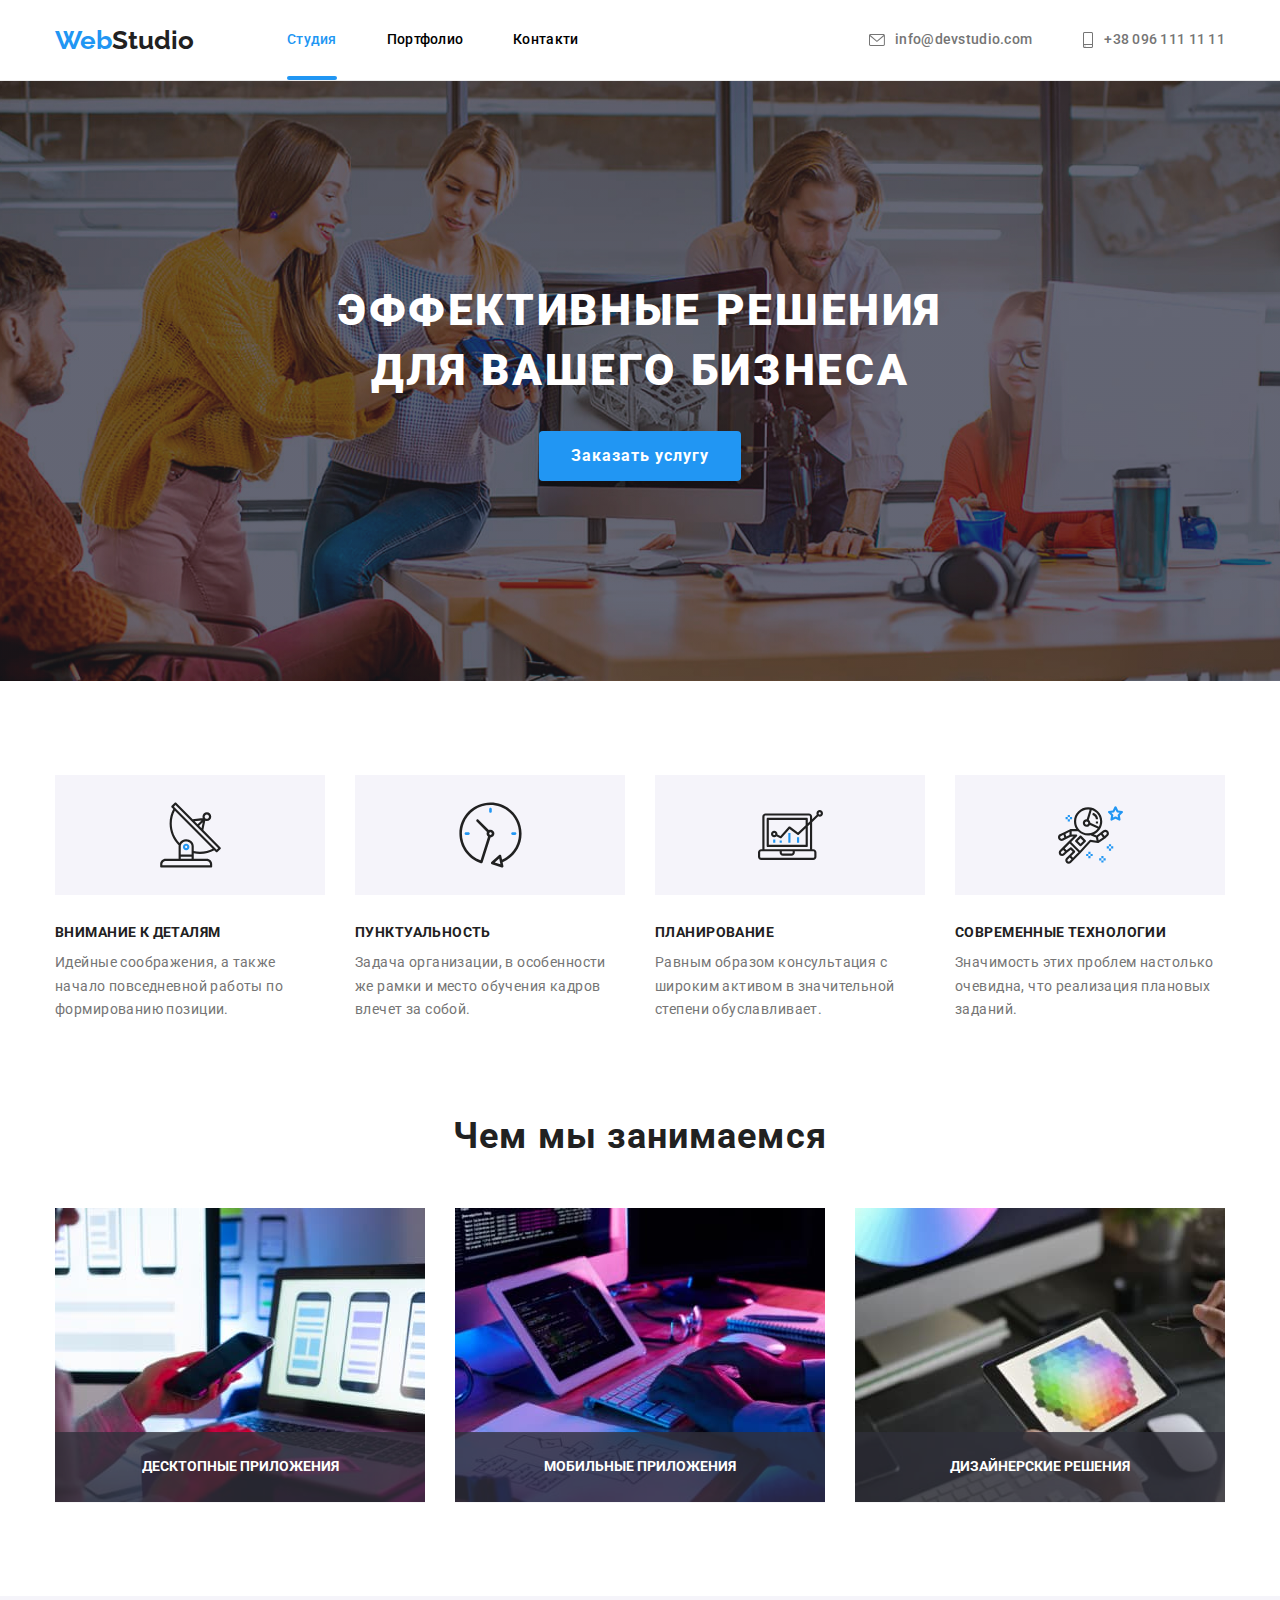
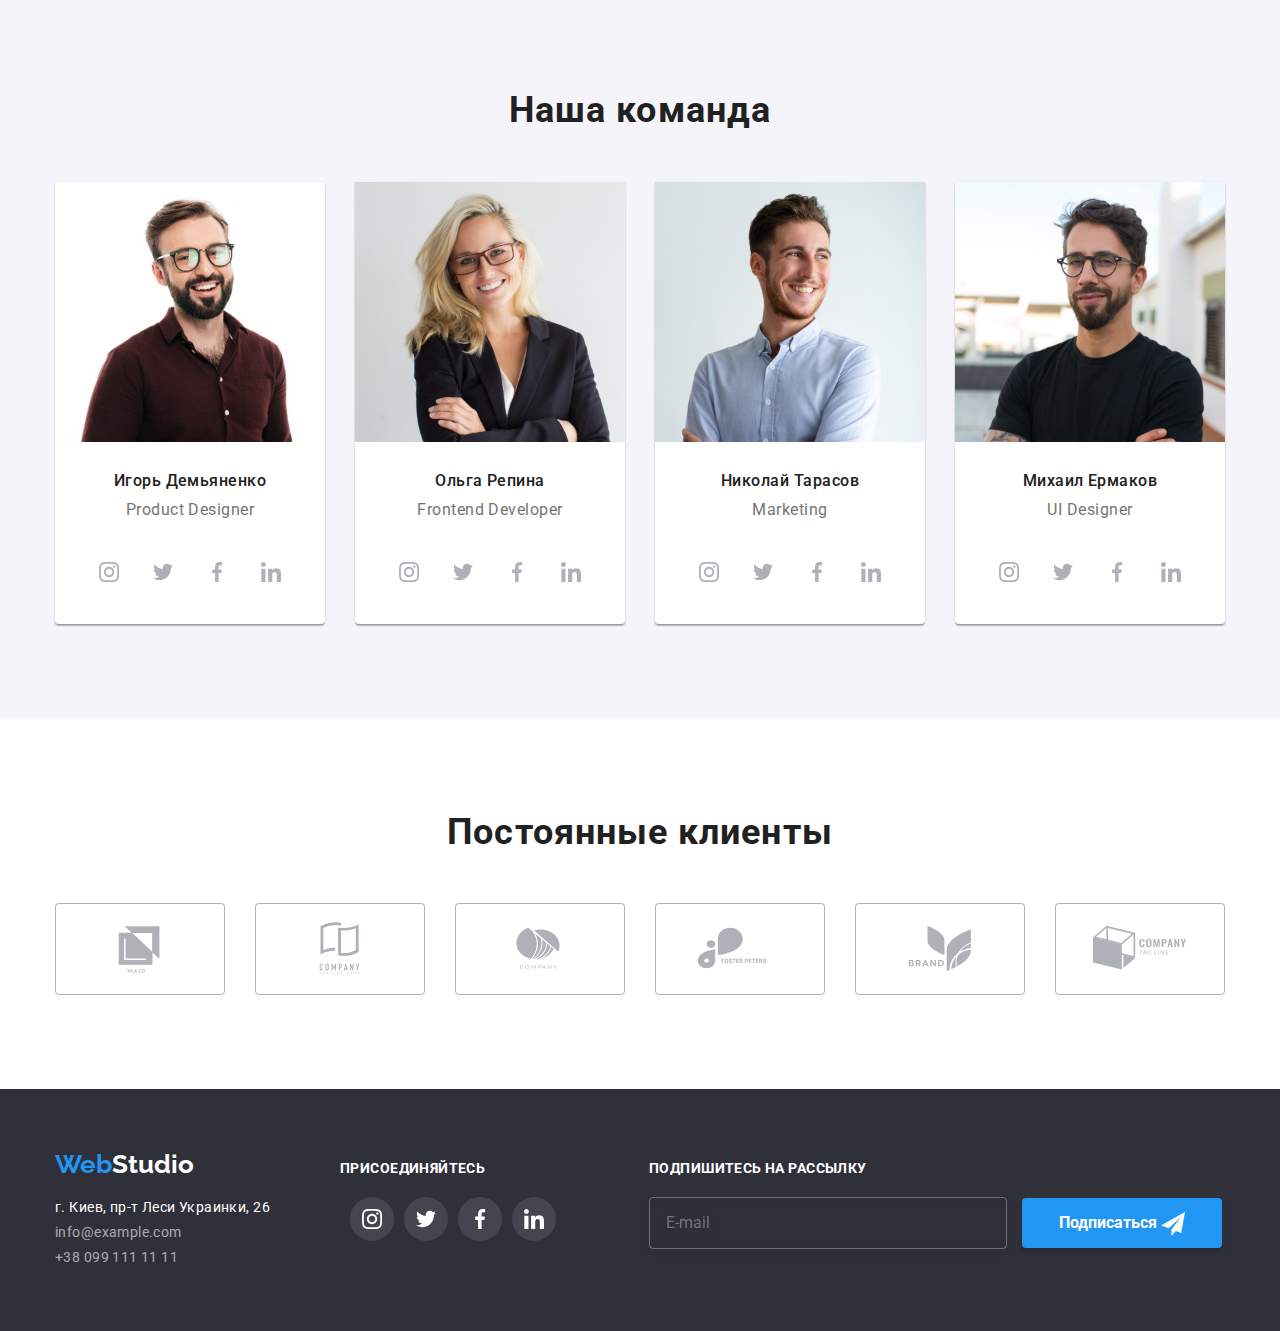
==== commit 58fefefc: "fixed 2" ====
--- a/index.html
+++ b/index.html
@@ -11,7 +11,7 @@
         rel="stylesheet">
         <link rel="stylesheet" 
         href="https://cdnjs.cloudflare.com/ajax/libs/modern-normalize/0.6.0/modern-normalize.min.css"/>
-        <link rel="stylesheet" href="./css/styles.css">
+        <link rel="stylesheet" href="./css/main.min.css">
   </head>
   <body>
 
@@ -55,7 +55,7 @@
           
           <section class="section features"> 
             <div class="container">
-              <h2 class="features-title"> Наше преимущество</h2>
+              <h2 class="features-title">Наше преимущество</h2>
               <ul class="features-list">
                   <li class="feature-list__item">
                     <div class="features-icons">
@@ -65,7 +65,7 @@
                       </svg>
                      
                     </div>
-                      <h3 class="features-title">Внимание к деталям</h3>
+                      <h3 class="feature-title">Внимание к деталям</h3>
                       <p class="title-list">Идейные соображения, а также начало повседневной работы по формированию позиции.</p>
                   </li>
                   <li class="feature-list__item">
@@ -76,7 +76,7 @@
                         </svg>
                     
                     </div>
-                      <h3 class="features-title">Пунктуальность</h3>
+                      <h3 class="feature-title">Пунктуальность</h3>
                       <p class="title-list">Задача организации, в особенности же рамки и место обучения кадров влечет за собой.</p>
                   </li>
                   <li class="feature-list__item">
@@ -87,7 +87,7 @@
                         </svg>
                     
                     </div>
-                      <h3 class="features-title">Планирование</h3>
+                      <h3 class="feature-title">Планирование</h3>
                       <p class="title-list">Равным образом консультация с широким активом в значительной степени обуславливает.</p>
                   </li>
                   <li class="feature-list__item">
@@ -98,7 +98,7 @@
                       </svg>
                      
                     </div>
-                      <h3 class="features-title">Современные технологии</h3>
+                      <h3 class="feature-title">Современные технологии</h3>
                       <p class="title-list">Значимость этих проблем настолько очевидна, что реализация плановых заданий.</p>
                   </li>
               </ul>
@@ -110,20 +110,20 @@
               <ul class="work-list">
                 <li>
                   <div class="work-services">
-                   <img class="img-class" src="./images/img1_1.jpg" width="370" height="294" alt="проектируем сайты">
-                   <p class="services">Десктопные приложения </p></div>
+                   <img class=" work-services__img" src="./images/img1_1.jpg" width="370" height="294" alt="проектируем сайты">
+                   <p class="work-services__text">Десктопные приложения </p></div>
                   </li>
                 
                   <li>
                     <div class="work-services">
-                   <img class="img-class" src="./images/img3.jpg" width="370" height="294" alt="сайты для любых девайсов">
-                    <p class="services">Мобильные приложения </p></div>
+                   <img class="work-services__img" src="./images/img3.jpg" width="370" height="294" alt="сайты для любых девайсов">
+                    <p class="work-services__text">Мобильные приложения </p></div>
                   </li>
 
                   <li>
                  <div class="work-services">
-                    <img class="img-class" src="./images/img2_1.jpg" width="370" height="294" alt="графическое оформление">
-                    <p class="services">Дизайнерские решения </p></div>
+                    <img class="work-services__img" src="./images/img2_1.jpg" width="370" height="294" alt="графическое оформление">
+                    <p class="work-services__text">Дизайнерские решения </p></div>
                   </li>
 
               </ul>
@@ -269,44 +269,44 @@
               <div class="container">
                 <h2 class="title-clients">Постоянные клиенты</h2>
                 <ul class="clients-list">
-                  <li class="clients-item">
-                    <a href="#" class="clients-link">
+                  <li class="clients-list__item">
+                    <a href="#" class="clients-list__link">
                     <svg class="clients-icon">
                       <use href="./images/sprite.svg#icon-client1">
                       </use> 
                     </svg>
                     </a>
                   </li>
-                  <li class="clients-item">
-                    <a href="#" class="clients-link">
+                  <li class="clients-list__item">
+                    <a href="#" class="clients-list__link">
                       <svg class="clients-icon">
                         <use href="./images/sprite.svg#icon-client2"> </use>
                       </svg>
                     </a>
                   </li>
-                  <li class="clients-item">
-                    <a href="#" class="clients-link">
+                  <li class="clients-list__item">
+                    <a href="#" class="clients-list__link">
                       <svg class="clients-icon">
                         <use href="./images/sprite.svg#icon-client3"></use>
                       </svg>
                     </a>
                   </li>
-                  <li class="clients-item">
-                    <a href="#" class="clients-link">
+                  <li class="clients-list__item">
+                    <a href="#" class="clients-list__link">
                       <svg class="clients-icon">
                         <use href="./images/sprite.svg#icon-client4"></use>
                       </svg>
                     </a>
                   </li>
-                  <li class="clients-item">
-                    <a href="#" class="clients-link">
+                  <li class="clients-list__item">
+                    <a href="#" class="clients-list__link">
                       <svg class="clients-icon">
                         <use href="./images/sprite.svg#icon-client5"></use>
                       </svg>
                     </a>
                   </li>
-                  <li class="clients-item">
-                    <a href="#" class="clients-link">
+                  <li class="clients-list__item">
+                    <a href="#" class="clients-list__link">
                       <svg class="clients-icon">
                         <use href="./images/sprite.svg#icon-client6"></use>
                       </svg>
@@ -430,7 +430,6 @@
         </div>
       
     
-         <!-- <div class="form-field checkbox"> -->
       <label class="checkbox-label" >
         <input type="checkbox" name="checkbox" id="checkbox" class="checkbox visually-hidden">
       <svg class="checkbox-icon2" width="18" height="18">
@@ -442,7 +441,7 @@
         Соглашаюсь с рассылкой и принимаю
         <a class="form-agreement-link" href="#">Условия договора</a>
       </label>
-         <!-- </div> -->
+      
 
      <div class="form-button"> <button type="submit" class="sub-button">Отправить</button></div>
      
--- a/css/main.min.css
+++ b/css/main.min.css
@@ -0,0 +1 @@
+:root{--primary-text-color: #757575;--title-text-color: #212121;--accent-color: #2196F3;--primary-bcg-color: #FFFFFF;--primary-bcg-accent-color: #2196F3;--font-family: "Relaway", sans-serif;--font-family: "Roboto", sans-serif;--timing-function: cubic-bezier(0.4, 0, 0.2, 1)}.visually-hidden{position:absolute;width:1px;height:1px;margin:-1px;border:0;padding:0;white-space:nowrap;-webkit-clip-path:inset(100%);clip-path:inset(100%);clip:rect(0 0 0 0);overflow:hidden}.is-hidden{opacity:0;visibility:hidden;pointer-events:none}*,*::before,*::after{-webkit-box-sizing:inherit;box-sizing:inherit;-webkit-box-sizing:border-box;box-sizing:border-box}.container{width:1200px;padding-left:15px;padding-right:15px;margin:0 auto}.page-header .container{display:-webkit-box;display:-ms-flexbox;display:flex}ul{margin:0px;padding:0px}a{display:inline-block}body{background-color:var(--primary-bcg-color);color:var(--primary-text-color);font-family:"Roboto",sans-serif;font-size:14px;line-height:1.14}html{-webkit-box-sizing:border-box;box-sizing:border-box}*,*::after,*::before{-webkit-box-sizing:inherit;box-sizing:inherit}h1,h2,h3,h4,h5,h6,p{margin-top:0}.list{list-style:none;padding-left:0;margin:0}.link{text-decoration:none;color:inherit}img{display:block;max-width:100%;height:auto}address{font-style:normal}ul{list-style:none}input,textarea{outline:none}.button-port{display:-webkit-box;display:-ms-flexbox;display:flex;margin-right:8px;-webkit-box-pack:center;-ms-flex-pack:center;justify-content:center;margin-bottom:50px}.button-port__item{display:-webkit-box;display:-ms-flexbox;display:flex;-webkit-box-orient:horizontal;-webkit-box-direction:normal;-ms-flex-direction:row;flex-direction:row}.button-primary{background:var(--accent-color);color:var(--primary-bcg-color);-webkit-box-shadow:0px 4px 4px rgba(0,0,0,.15);box-shadow:0px 4px 4px rgba(0,0,0,.15);border-radius:4px;font-style:normal;font-weight:700;font-size:16px;line-height:1.87px;letter-spacing:.06em;padding:10px 32px;border:none;cursor:pointer;height:50px;-webkit-transition:color 250ms var(--timing-function);transition:color 250ms var(--timing-function)}.button-primary:hover,.button-primary:focus{color:var(--title-text-color)}.button-port__item{display:-webkit-box;display:-ms-flexbox;display:flex;margin-right:9px}.button-port__item:last-child{margin-right:0}.button-port__list{font-family:inherit;font-weight:500;font-size:16px;line-height:1.62;color:var(--title-text-color);background:#f5f4fa;border:none;border-radius:4px;padding:6px 22px;border:1 solid rgba(0,0,0,0);text-align:center;letter-spacing:.03em;cursor:pointer;-webkit-transition:color 250ms var(--timing-function),background-color 250ms var(--timing-function),-webkit-box-shadow 250ms var(--timing-function);transition:color 250ms var(--timing-function),background-color 250ms var(--timing-function),-webkit-box-shadow 250ms var(--timing-function);transition:color 250ms var(--timing-function),background-color 250ms var(--timing-function),box-shadow 250ms var(--timing-function);transition:color 250ms var(--timing-function),background-color 250ms var(--timing-function),box-shadow 250ms var(--timing-function),-webkit-box-shadow 250ms var(--timing-function)}.button-port__list:hover,.button-port__list:focus{background-color:var(--primary-bcg-accent-color);color:var(--primary-bcg-color);-webkit-box-shadow:0px 3px 1px rgba(0,0,0,.1),0px 1px 2px rgba(0,0,0,.08),0px 2px 2px rgba(0,0,0,.12);box-shadow:0px 3px 1px rgba(0,0,0,.1),0px 1px 2px rgba(0,0,0,.08),0px 2px 2px rgba(0,0,0,.12)}.clients-list{display:-webkit-box;display:-ms-flexbox;display:flex;-ms-flex-pack:distribute;justify-content:space-around;padding-left:0;-webkit-column-gap:30px;-moz-column-gap:30px;column-gap:30px}.button-port__list--active{background:var(--accent-color);border:none;text-align:center;letter-spacing:.03em;color:var(--primary-bcg-color);font-style:normal;font-weight:500;font-size:16px;line-height:1.62;border-radius:4px;padding:6px 22px;cursor:pointer;-webkit-transition:-webkit-box-shadow 250ms var(--timing-function);transition:-webkit-box-shadow 250ms var(--timing-function);transition:box-shadow 250ms var(--timing-function);transition:box-shadow 250ms var(--timing-function), -webkit-box-shadow 250ms var(--timing-function)}.button-port__list--active:hover,.button-port__list--active:focus{-webkit-box-shadow:0px 3px 1px rgba(0,0,0,.1),0px 1px 2px rgba(0,0,0,.08),0px 2px 2px rgba(0,0,0,.12);box-shadow:0px 3px 1px rgba(0,0,0,.1),0px 1px 2px rgba(0,0,0,.08),0px 2px 2px rgba(0,0,0,.12)}.button-port__item{display:-webkit-box;display:-ms-flexbox;display:flex;margin-right:9px}.button-port__item:last-child{margin-right:0}.button-port__list{font-family:inherit;font-weight:500;font-size:16px;line-height:1.62;color:var(--title-text-color);background:#f5f4fa;border:none;border-radius:4px;padding:6px 22px;border:1 solid rgba(0,0,0,0);text-align:center;letter-spacing:.03em;cursor:pointer;-webkit-transition:color 250ms var(--timing-function),background-color 250ms var(--timing-function),-webkit-box-shadow 250ms var(--timing-function);transition:color 250ms var(--timing-function),background-color 250ms var(--timing-function),-webkit-box-shadow 250ms var(--timing-function);transition:color 250ms var(--timing-function),background-color 250ms var(--timing-function),box-shadow 250ms var(--timing-function);transition:color 250ms var(--timing-function),background-color 250ms var(--timing-function),box-shadow 250ms var(--timing-function),-webkit-box-shadow 250ms var(--timing-function)}.button-port__list:hover,.button-port__list:focus{background-color:var(--primary-bcg-accent-color);color:var(--primary-bcg-color);-webkit-box-shadow:0px 3px 1px rgba(0,0,0,.1),0px 1px 2px rgba(0,0,0,.08),0px 2px 2px rgba(0,0,0,.12);box-shadow:0px 3px 1px rgba(0,0,0,.1),0px 1px 2px rgba(0,0,0,.08),0px 2px 2px rgba(0,0,0,.12)}.clients-list{display:-webkit-box;display:-ms-flexbox;display:flex;-ms-flex-pack:distribute;justify-content:space-around;padding-left:0;-webkit-column-gap:30px;-moz-column-gap:30px;column-gap:30px}.button-port__list--active{background:var(--accent-color);border:none;text-align:center;letter-spacing:.03em;color:var(--primary-bcg-color);font-style:normal;font-weight:500;font-size:16px;line-height:1.62;border-radius:4px;padding:6px 22px;cursor:pointer;-webkit-transition:-webkit-box-shadow 250ms var(--timing-function);transition:-webkit-box-shadow 250ms var(--timing-function);transition:box-shadow 250ms var(--timing-function);transition:box-shadow 250ms var(--timing-function), -webkit-box-shadow 250ms var(--timing-function)}.button-port__list--active:hover,.button-port__list--active:focus{-webkit-box-shadow:0px 3px 1px rgba(0,0,0,.1),0px 1px 2px rgba(0,0,0,.08),0px 2px 2px rgba(0,0,0,.12);box-shadow:0px 3px 1px rgba(0,0,0,.1),0px 1px 2px rgba(0,0,0,.08),0px 2px 2px rgba(0,0,0,.12)}.modal-button{display:-webkit-box;display:-ms-flexbox;display:flex;-webkit-box-align:center;-ms-flex-align:center;align-items:center;-webkit-box-pack:center;-ms-flex-pack:center;justify-content:center;position:absolute;border-radius:50%;border:1px solid rgba(0,0,0,.1);background-color:var(--primary-bcg-color);left:490px;right:8px;bottom:543px;top:8px;-webkit-transition:color 250ms var(--timing-function);transition:color 250ms var(--timing-function)}.modal-button:hover,.modal-button:focus{color:var(--primary-bcg-accent-color)}.sub-button{width:200px;height:50px;font-weight:700;font-size:16px;line-height:1.87;background-color:var(--accent-color);color:var(--primary-bcg-color);-webkit-box-align:center;-ms-flex-align:center;align-items:center;-webkit-box-pack:center;-ms-flex-pack:center;justify-content:center;cursor:pointer;border-color:rgba(0,0,0,0);-webkit-box-shadow:0px 4px 4px rgba(0,0,0,.15);box-shadow:0px 4px 4px rgba(0,0,0,.15);border-radius:4px;-webkit-transition:color var(--timing-function);transition:color var(--timing-function)}.sub-button:hover{color:var(--title-text-color)}.subscribe-button{min-width:200px;height:50px;margin-left:12px;font-weight:700;font-size:16px;line-height:1.8755;background-color:var(--accent-color);color:var(--primary-bcg-color);-webkit-box-align:center;-ms-flex-align:center;align-items:center;-webkit-box-pack:center;-ms-flex-pack:center;justify-content:center;cursor:pointer;border-color:rgba(0,0,0,0);-webkit-box-shadow:0px 4px 4px rgba(0,0,0,.15);box-shadow:0px 4px 4px rgba(0,0,0,.15);border-radius:4px}.form-button{display:-webkit-box;display:-ms-flexbox;display:flex;-webkit-box-align:center;-ms-flex-align:center;align-items:center;-webkit-box-orient:vertical;-webkit-box-direction:normal;-ms-flex-direction:column;flex-direction:column}.link1{color:#2196f3;text-decoration:none;letter-spacing:.02em;font-weight:500;padding-top:32px;padding-bottom:32px;position:relative}.link1::after{content:"";display:block;width:100%;height:4px;background:#2196f3;position:absolute;left:0;bottom:0;border-radius:2px;opacity:0;-webkit-transition:opacity 250ms var(--timing-function);transition:opacity 250ms var(--timing-function)}.link1:hover::after,.link1.active::after{opacity:1}.link2{color:#000;text-decoration:none;letter-spacing:.02em;font-weight:500;line-height:1.14;padding-top:32px;padding-bottom:32px;position:relative;-webkit-transition:color 250ms var(--timing-function);transition:color 250ms var(--timing-function)}.link2::after{content:"";display:block;width:100%;height:4px;background:#2196f3;position:absolute;left:0;bottom:0;border-radius:2px;opacity:0;-webkit-transition:opacity 250ms var(--timing-function);transition:opacity 250ms var(--timing-function)}.link2:hover::after{opacity:1}.link2:hover,.link2:focus,.link2:active{color:var(--accent-color)}.resume{color:#000;text-decoration:none;font-weight:500;font-size:14px;line-height:1.14;letter-spacing:.02em;padding-top:32px;padding-bottom:32px;position:relative;-webkit-transition:color 250ms var(--timing-function);transition:color 250ms var(--timing-function)}.resume::after{content:"";display:block;width:100%;height:4px;background:#2196f3;position:absolute;left:0;bottom:0;border-radius:2px;opacity:0;-webkit-transition:opacity 250ms var(--timing-function);transition:opacity 250ms var(--timing-function)}.resume:hover::after{opacity:1}.resume:hover,.resume:focus{color:var(--accent-color);fill:var(--accent-color)}.resume2{color:#2196f3;text-decoration:none;letter-spacing:.02em;font-weight:500;line-height:1.14;padding-top:32px;padding-bottom:32px;position:relative;-webkit-transition:color 250ms var(--timing-function);transition:color 250ms var(--timing-function)}.resume2::after{content:"";display:block;width:100%;height:4px;background:#2196f3;position:absolute;left:0;bottom:0;border-radius:2px;opacity:0;-webkit-transition:opacity 250ms var(--timing-function);transition:opacity 250ms var(--timing-function)}.resume2:hover::after,.resume2.active::after{opacity:1}.resume2:hover,.resume2:focus{color:var(--title-text-color)}.contacts{color:#000;text-decoration:none;font-weight:500;letter-spacing:.02em;line-height:1.14;padding-top:32px;padding-bottom:32px;position:relative;-webkit-transition:color 250ms var(--timing-function);transition:color 250ms var(--timing-function)}.contacts::after{content:"";display:block;width:100%;height:4px;background:#2196f3;position:absolute;left:0;bottom:0;border-radius:2px;opacity:0;-webkit-transition:opacity 250ms var(--timing-function);transition:opacity 250ms var(--timing-function)}.contacts:hover::after{opacity:1}.contacts:hover,.contacts:focus{color:var(--accent-color)}.mail{color:#757575;text-decoration:none;font-weight:500;letter-spacing:.02em;line-height:1.14;padding-top:32px;padding-bottom:32px;-webkit-transition:color 250ms var(--timing-function);transition:color 250ms var(--timing-function)}.mail.link:hover,.mail.link:focus{color:var(--accent-color)}.mail.link{display:-webkit-box;display:-ms-flexbox;display:flex;-webkit-box-align:center;-ms-flex-align:center;align-items:center}.mail2{color:#757575;text-decoration:none;font-weight:500;letter-spacing:.02em;line-height:1.14;padding-top:32px;padding-bottom:32px}.number{color:#757575;text-decoration:none;font-weight:500;letter-spacing:.02em;font-style:normal;line-height:1.14;padding-top:32px;padding-bottom:32px;display:-webkit-box;display:-ms-flexbox;display:flex;-webkit-box-align:center;-ms-flex-align:center;align-items:center;position:relative;-webkit-transition:color 250ms var(--timing-function);transition:color 250ms var(--timing-function)}a.number:hover .icon-phone{fill:var(--accent-color)}a.number:hover,a.number:focus{color:var(--accent-color)}.footer-nav{display:block;padding-left:0}.footer-nav-li{margin-bottom:9px}.footer-nav-li:last-child{margin-bottom:0}.footer-mail{color:rgba(255,255,255,.6);letter-spacing:.03em;font-style:normal;font-weight:400;text-decoration:none;-webkit-transition:color 250ms var(--timing-function);transition:color 250ms var(--timing-function)}.footer-mail:hover,.footer-mail:focus{color:var(--accent-color)}.footer-number{font-style:normal;font-weight:400;letter-spacing:.03em;color:rgba(255,255,255,.6);text-decoration:none;-webkit-transition:color 250ms var(--timing-function);transition:color 250ms var(--timing-function)}.footer-number:hover,.footer-number:focus{color:var(--accent-color)}.location{color:#fff;font-style:normal;text-decoration:none;letter-spacing:.03em}.offers-list__link{cursor:pointer;text-decoration:none;-webkit-transition:-webkit-box-shadow 250ms var(--timing-function);transition:-webkit-box-shadow 250ms var(--timing-function);transition:box-shadow 250ms var(--timing-function);transition:box-shadow 250ms var(--timing-function), -webkit-box-shadow 250ms var(--timing-function)}.offers-list__link:hover,.offers-list__link:focus{-webkit-box-shadow:0px 1px 1px rgba(0,0,0,.12),0px 4px 4px rgba(0,0,0,.06),1px 4px 6px rgba(0,0,0,.16);box-shadow:0px 1px 1px rgba(0,0,0,.12),0px 4px 4px rgba(0,0,0,.06),1px 4px 6px rgba(0,0,0,.16)}.clients-list__link{display:-webkit-box;display:-ms-flexbox;display:flex;-ms-flex-pack:distribute;justify-content:space-around;-webkit-box-align:center;-ms-flex-align:center;align-items:center;border:1px solid #afb1b8;border-radius:4px;width:170px;height:92px;-webkit-transition:border-color 250ms var(--timing-function);transition:border-color 250ms var(--timing-function)}.clients-list__link:hover .clients-icon{fill:var(--primary-bcg-accent-color)}.clients-list__link:focus .clients-icon{fill:var(--primary-bcg-accent-color)}.clients-list__link:hover,.clients-list__link:focus{fill:var(--primary-bcg-accent-color);border-color:var(--primary-bcg-accent-color)}.socials-link{display:-webkit-box;display:-ms-flexbox;display:flex;-webkit-box-align:center;-ms-flex-align:center;align-items:center;height:44px;width:44px;background-position:center;-webkit-box-pack:center;-ms-flex-pack:center;justify-content:center;border-radius:50%;color:#afb1b8;cursor:pointer;-webkit-transition:background-color 250ms var(--timing-function);transition:background-color 250ms var(--timing-function)}.socials-link:hover,.socials-link:focus{color:var(--primary-bcg-color);background-color:var(--accent-color)}.socials-link:hover .social-icon{fill:var(--primary-bcg-color)}.footer-sociales .socials-link{display:-webkit-box;display:-ms-flexbox;display:flex;background-position:center;cursor:pointer;width:44px;height:44px;color:var(--primary-bcg-color);-webkit-box-pack:center;-ms-flex-pack:center;justify-content:center;-webkit-box-align:center;-ms-flex-align:center;align-items:center;-webkit-transition:background-color 250ms var(--timing-function);transition:background-color 250ms var(--timing-function)}.form-agreement-link{color:#2196f3;text-decoration:underline;margin-left:2px}.staff-title-list li{background:#fff;-webkit-box-shadow:0px 1px 3px rgba(0,0,0,.12),0px 1px 1px rgba(0,0,0,.14),0px 2px 1px rgba(0,0,0,.2);box-shadow:0px 1px 3px rgba(0,0,0,.12),0px 1px 1px rgba(0,0,0,.14),0px 2px 1px rgba(0,0,0,.2);border-radius:0px 0px 4px 4px}.hero-title,.features-title,.work-title,.staff-title{color:var(--title-text-color)}.hero-title{max-width:696px;font-size:44px;line-height:1.36;text-align:center;letter-spacing:.06em;color:var(--primary-bcg-color);text-transform:uppercase;margin-left:auto;margin-right:auto;font-weight:900;margin-bottom:30px}.title-list{font-size:14px;line-height:1.71;letter-spacing:.03em;text-align:left;color:var(--primary-text-color)}.title-list{font-family:Roboto;font-style:normal;font-weight:normal;letter-spacing:.03em;margin-bottom:0}.title-list:first-child{margin:0px}.features-title{opacity:0;display:none}.feature-title{font-size:14px;line-height:1.14;letter-spacing:.03em;text-transform:uppercase;font-family:"Roboto";font-style:normal;font-weight:700;outline:0;outline-offset:0;display:block;margin-bottom:10px;margin-top:0px;text-align:left;color:var(--title-text-color)}.work-title{font-weight:700px;font-size:36px;line-height:1.16;text-align:center;letter-spacing:.03em;color:#212121;margin:0 auto 50px}.work-title2{font-style:normal;font-weight:700;font-size:18px;line-height:2;color:#212121;letter-spacing:.06em;margin-bottom:4px}.staff-title{color:var(--title-text-color);font-size:36px;font-weight:700px;line-height:1.16;text-align:center;letter-spacing:.03em;margin-bottom:50px;margin-top:0%}.staff-title-list{display:-webkit-box;display:-ms-flexbox;display:flex;text-align:center;padding-left:0;-webkit-column-gap:30px;-moz-column-gap:30px;column-gap:30px;margin-top:0;margin-bottom:0}.staff-title-list:last-child{-webkit-column-gap:30px;-moz-column-gap:30px;column-gap:30px}.staff-list{font-size:16px;font-weight:500;line-height:1.18;color:var(--title-text-color);letter-spacing:.03em;margin-top:0;margin-bottom:0;padding-top:30px}.staff-position{font-size:16px;line-height:1.18;letter-spacing:.03em;margin-top:0;margin-bottom:0;margin-top:10px;margin-bottom:30px}.title-clients{font-weight:700px;font-size:36px;line-height:1.16;text-align:center;letter-spacing:.03em;color:#212121;margin:0 auto 50px}.footer-sociales-title{font-style:normal;font-weight:700;font-size:14px;line-height:1.14;letter-spacing:.03em;text-transform:uppercase;margin-bottom:20px;color:#fff}.form-title{font-size:20px;font-weight:700;letter-spacing:.03em;color:var(--title-text-color);margin-bottom:12px}.form{width:528px;height:581px;margin-left:auto;margin-right:auto;padding:40px}.form-field{position:relative;height:40px;border-radius:4px;margin-bottom:10px;display:-webkit-box;display:-ms-flexbox;display:flex;-webkit-box-orient:vertical;-webkit-box-direction:normal;-ms-flex-direction:column;flex-direction:column}.form-field.textarea{width:100%;min-height:120px;margin-bottom:0}.form-field-input.form-field-input-textarea{padding-top:12px;padding-right:16px;padding-bottom:12px;padding-left:16px;height:120px;font-size:14px;line-height:1.14;letter-spacing:.01em;resize:none}.form-field-input::-webkit-input-placeholder{color:rgba(117,117,117,.5);font-weight:400;font-size:14px;line-height:1.4;letter-spacing:.01em}.form-field-input::-moz-placeholder{color:rgba(117,117,117,.5);font-weight:400;font-size:14px;line-height:1.4;letter-spacing:.01em}.form-field-input:-ms-input-placeholder{color:rgba(117,117,117,.5);font-weight:400;font-size:14px;line-height:1.4;letter-spacing:.01em}.form-field-input::-ms-input-placeholder{color:rgba(117,117,117,.5);font-weight:400;font-size:14px;line-height:1.4;letter-spacing:.01em}.form-field-input::placeholder{color:rgba(117,117,117,.5);font-weight:400;font-size:14px;line-height:1.4;letter-spacing:.01em}.checkbox-label{display:block;position:relative;-webkit-box-align:center;-ms-flex-align:center;align-items:center;-webkit-box-pack:center;-ms-flex-pack:center;justify-content:center;text-align:center;line-height:1.71;font-weight:400;color:#757575;font-size:14px;letter-spacing:.03em;margin-top:20px;margin-bottom:30px}.checkbox-icon2{display:inline-block;width:16px;height:15px;margin-right:7px;border:2px solid #212121;margin:right 7px}.checkbox:checked+.checkbox-icon2{border-color:rgba(0,0,0,0);background-color:#2196f3;background-image:url(../images/icons/sprite3.svg#icon-tip);background-size:contain;background-origin:border-box;background-repeat:no-repeat}.form-field-input{display:block;padding-left:42px;border:1px solid rgba(33,33,33,.2);min-height:40px;border-radius:4px;color:#757575;-webkit-transition:border 250ms var(--timing-function);transition:border 250ms var(--timing-function);cursor:pointer}.form-field-input:focus-within,.form-field-input:focus{border:1px solid var(--accent-color);color:var(--title-text-color);fill:var(--accent-color)}.form-label{display:block;font-size:12px;line-height:1.17;letter-spacing:.01em;color:#757575;margin-bottom:4px}.form-icon{position:absolute;top:50%;left:12px;-webkit-transform:translateY(-50%);transform:translateY(-50%);-webkit-transition:-webkit-transform var(--timing-function);transition:-webkit-transform var(--timing-function);transition:transform var(--timing-function);transition:transform var(--timing-function), -webkit-transform var(--timing-function);-webkit-transition:fill 250ms var(--timing-function);transition:fill 250ms var(--timing-function)}.form-field:focus-within>.form-icon,.form-field:focus>.form-icon{fill:var(--accent-color)}.form-field-label{margin-bottom:4px}.subscribe-lable{display:-webkit-box;display:-ms-flexbox;display:flex;-webkit-box-orient:vertical;-webkit-box-direction:normal;-ms-flex-direction:column;flex-direction:column;cursor:pointer;text-transform:uppercase;font-weight:700;font-style:normal;font-size:14px;line-height:1.14;letter-spacing:.03em;color:#fff;margin-bottom:20px}.subscribe-input{min-width:358px;padding:15px 16px;font-size:16px;line-height:1.25;color:var(--primary-bcg-color);background-color:rgba(0,0,0,0);border:1px solid rgba(255,255,255,.3);border-radius:4px;-webkit-filter:drop-shadow(0px 4px 4px rgba(0, 0, 0, 0.15));filter:drop-shadow(0px 4px 4px rgba(0, 0, 0, 0.15))}.subscribe-client{vertical-align:middle}.backdrop{position:fixed;top:0;left:0;width:100%;height:100%;background-color:rgba(0,0,0,.2);opacity:1;-webkit-transition:opacity 250ms var(--timing-function),visibility 250ms var(--timing-function);transition:opacity 250ms var(--timing-function),visibility 250ms var(--timing-function)}.backdrop.is-hidden{opacity:0;visibility:hidden;pointer-events:none}.backdrop.is-hidden .modal{-webkit-transform:translate(-50%, -50%) scale(0.9);transform:translate(-50%, -50%) scale(0.9)}.modal{position:absolute;top:50%;left:50%;background-color:var(--primary-bcg-color);width:528px;height:581px;-webkit-transform:translate(-50%, -50%);transform:translate(-50%, -50%);-webkit-transition:250ms var(--timing-function);transition:250ms var(--timing-function);-webkit-box-shadow:0px 1px 3px rgba(0,0,0,.12),0px 1px 1px rgba(0,0,0,.14),0px 2px 1px rgba(0,0,0,.2);box-shadow:0px 1px 3px rgba(0,0,0,.12),0px 1px 1px rgba(0,0,0,.14),0px 2px 1px rgba(0,0,0,.2);border-radius:4px}.modal-icon{width:18px;height:18px;fill:currentColor;cursor:pointer}.logo-page-header{font-family:"Raleway";color:var(--title-text-color);font-weight:700;font-style:normal;font-size:26px;line-height:1.19;text-decoration:none;margin:0;margin-right:93px}.logo-footer{font-family:"Raleway";color:var(--primary-bcg-color);font-weight:700;font-style:normal;font-size:26px;line-height:1.19;text-decoration:none;margin-bottom:20px}.web-logo{color:var(--primary-bcg-accent-color);font-style:normal;font-weight:700;font-size:26px;line-height:1.19;text-decoration:none}.page-header{background:var(--primary-bcg-color);border-bottom:1px solid #ececec}.header-nav{display:-webkit-box;display:-ms-flexbox;display:flex;-webkit-box-align:center;-ms-flex-align:center;align-items:center;margin-right:auto}.header-box1{display:-webkit-box;display:-ms-flexbox;display:flex;-webkit-box-align:center;-ms-flex-align:center;align-items:center}.header-box2{margin-left:auto}.site-nav{display:-webkit-box;display:-ms-flexbox;display:flex}.site-nav2{display:-webkit-box;display:-ms-flexbox;display:flex;margin-left:0}.site-nav__item{margin-left:50px}.site-nav__item:first-child{margin:0}.site-nav__item2{margin-left:50px;fill:#757575;-webkit-box-align:center;-ms-flex-align:center;align-items:center}.site-nav__item2:first-child{margin-left:0}.icon-mail,.icon-phone{margin-right:10px;-webkit-transition:fill 250ms var(--timing-function);transition:fill 250ms var(--timing-function)}.icon-mail{fill:currentColor}.icon-phone{fill:currentColor}.section.hero{background-color:#2f303a;text-align:center;padding:200px 0;max-width:1600px;margin:0 auto;background-image:-webkit-gradient(linear, right top, left top, from(rgba(47, 48, 58, 0.4)), to(rgba(47, 48, 58, 0.4))),url(../image/Img-hero.jpg),url(../images/overlay.jpg);background-image:linear-gradient(to left, rgba(47, 48, 58, 0.4), rgba(47, 48, 58, 0.4)),url(../image/Img-hero.jpg),url(../images/overlay.jpg);background-repeat:no-repeat;background-position:center;background-size:cover}.section.features{-webkit-box-orient:horizontal;-webkit-box-direction:normal;-ms-flex-direction:row;flex-direction:row;background:#fff;padding:94px 0;text-align:center;-webkit-column-gap:30px;-moz-column-gap:30px;column-gap:30px}.features-list{display:-webkit-box;display:-ms-flexbox;display:flex;text-align:center;padding-left:0;-webkit-column-gap:30px;-moz-column-gap:30px;column-gap:30px}.features-list:last-child{margin-right:0}.feature-list__item{display:block;width:270px}.features-icons{height:120px;background:#f5f4fa;display:-webkit-box;display:-ms-flexbox;display:flex;-webkit-box-pack:center;-ms-flex-pack:center;justify-content:center;-webkit-box-align:center;-ms-flex-align:center;align-items:center;margin-bottom:30px}.icon-features{width:65px;height:70px}.section.staff{background-color:#f5f4fa;padding-top:94px;padding-bottom:94px}.staff-list{font-size:16px;font-weight:500;line-height:1.18;color:var(--title-text-color);letter-spacing:.03em;margin-top:0;margin-bottom:0;padding-top:30px}.staff-position{font-size:16px;line-height:1.18;letter-spacing:.03em;margin-top:0;margin-bottom:0;margin-top:10px;margin-bottom:30px}.staff-title-list{display:-webkit-box;display:-ms-flexbox;display:flex;text-align:center;padding-left:0;-webkit-column-gap:30px;-moz-column-gap:30px;column-gap:30px;margin-top:0;margin-bottom:0}.staff-title-list:last-child{-webkit-column-gap:30px;-moz-column-gap:30px;column-gap:30px}.staff-socials{display:-webkit-box;display:-ms-flexbox;display:flex;-webkit-box-pack:center;-ms-flex-pack:center;justify-content:center}.staff-socials-list{display:-webkit-box;display:-ms-flexbox;display:flex;-webkit-box-pack:center;-ms-flex-pack:center;justify-content:center;padding-left:0;margin-top:0;margin-bottom:30px}.section{padding-top:94px;padding-bottom:94px}.section.work{padding-top:0}.work-list2{font-style:normal;font-weight:400;font-size:16px;line-height:1.87;color:var(--primary-text-color);margin-bottom:0}.work-list{display:-webkit-box;display:-ms-flexbox;display:flex;-webkit-box-pack:justify;-ms-flex-pack:justify;justify-content:space-between;padding-left:0;-webkit-column-gap:30px;-moz-column-gap:30px;column-gap:30px}.work-services{display:-webkit-box;display:-ms-flexbox;display:flex;position:relative}.work-services__text{position:absolute;top:100%;left:100%;width:370px;-webkit-transform:translate(-100%, -100%);transform:translate(-100%, -100%);padding-top:27px;padding-bottom:27px;margin-bottom:0;font-weight:700;text-align:center;text-transform:uppercase;background:rgba(47,48,58,.8);color:var(--primary-bcg-color)}.clients-list{display:-webkit-box;display:-ms-flexbox;display:flex}.clients-icon{width:106px;height:60px;fill:#afb1b8;-webkit-transition:fill 250ms var(--timing-function);transition:fill 250ms var(--timing-function)}.clients-list{display:-webkit-box;display:-ms-flexbox;display:flex;-ms-flex-pack:distribute;justify-content:space-around;padding-left:0;-webkit-column-gap:30px;-moz-column-gap:30px;column-gap:30px}.section.footer{padding:60px 0;background-color:#2f303a}.footer .staff-socials{display:-webkit-box;display:-ms-flexbox;display:flex;margin-bottom:30px}.socials-item{margin-left:10px}.socials-item:first-child{margin-left:0}li.socials-item{-webkit-box-shadow:none;box-shadow:none;display:inline-block}.social-icon{width:20px;height:20px;fill:currentColor;-webkit-box-pack:center;-ms-flex-pack:center;justify-content:center;-webkit-box-align:center;-ms-flex-align:center;align-items:center;line-height:30px;display:inline-block;-webkit-transition:fill 250ms var(--timing-function);transition:fill 250ms var(--timing-function)}.footer-sociales .socials-item{margin-left:10px;background:rgba(255,255,255,.1);border-radius:50%}.footer-container{width:1200px;padding-left:15px;padding-right:15px;margin:0 auto;display:-webkit-box;display:-ms-flexbox;display:flex;-webkit-box-align:baseline;-ms-flex-align:baseline;align-items:baseline}.footer-second{margin-right:70px}.subscribe{padding-left:93px}.portfolio-section{background-color:var(--primary-bcg-color);padding:94px 0}.section.portfolio{padding-top:94px;padding-bottom:94px}.offers-list{display:-webkit-box;display:-ms-flexbox;display:flex;-ms-flex-wrap:wrap;flex-wrap:wrap;margin-right:auto;margin-bottom:auto;margin-top:50px;-ms-flex-pack:distribute;justify-content:space-around;-webkit-box-align:center;-ms-flex-align:center;align-items:center;-webkit-column-gap:30px;-moz-column-gap:30px;column-gap:30px}.offers-list__item{-ms-flex-preferred-size:calc(100% - 90px)/3;flex-basis:calc(100% - 90px)/3;margin-bottom:30px;cursor:pointer;text-decoration:none}.offers-list__item:nth-last-child(-n+3){margin-bottom:0}.card-border{border:1px solid rgba(238,238,238,.9333333333);padding:20px 24px}.offers-thump{position:relative;overflow:hidden}.offers-thump:hover .overlay{-webkit-transform:translateY(0%);transform:translateY(0%)}.overlay{position:absolute;top:0;left:0;width:100%;height:100%;padding:63px 24px;background:rgba(33,150,243,.9);-webkit-transform:translateY(100%);transform:translateY(100%);-webkit-transition:250ms var(--timing-function);transition:250ms var(--timing-function)}.offers-text{font-family:inherit;font-weight:400;font-size:18px;line-height:1.15;color:var(--primary-bcg-color)}/*# sourceMappingURL=main.min.css.map */